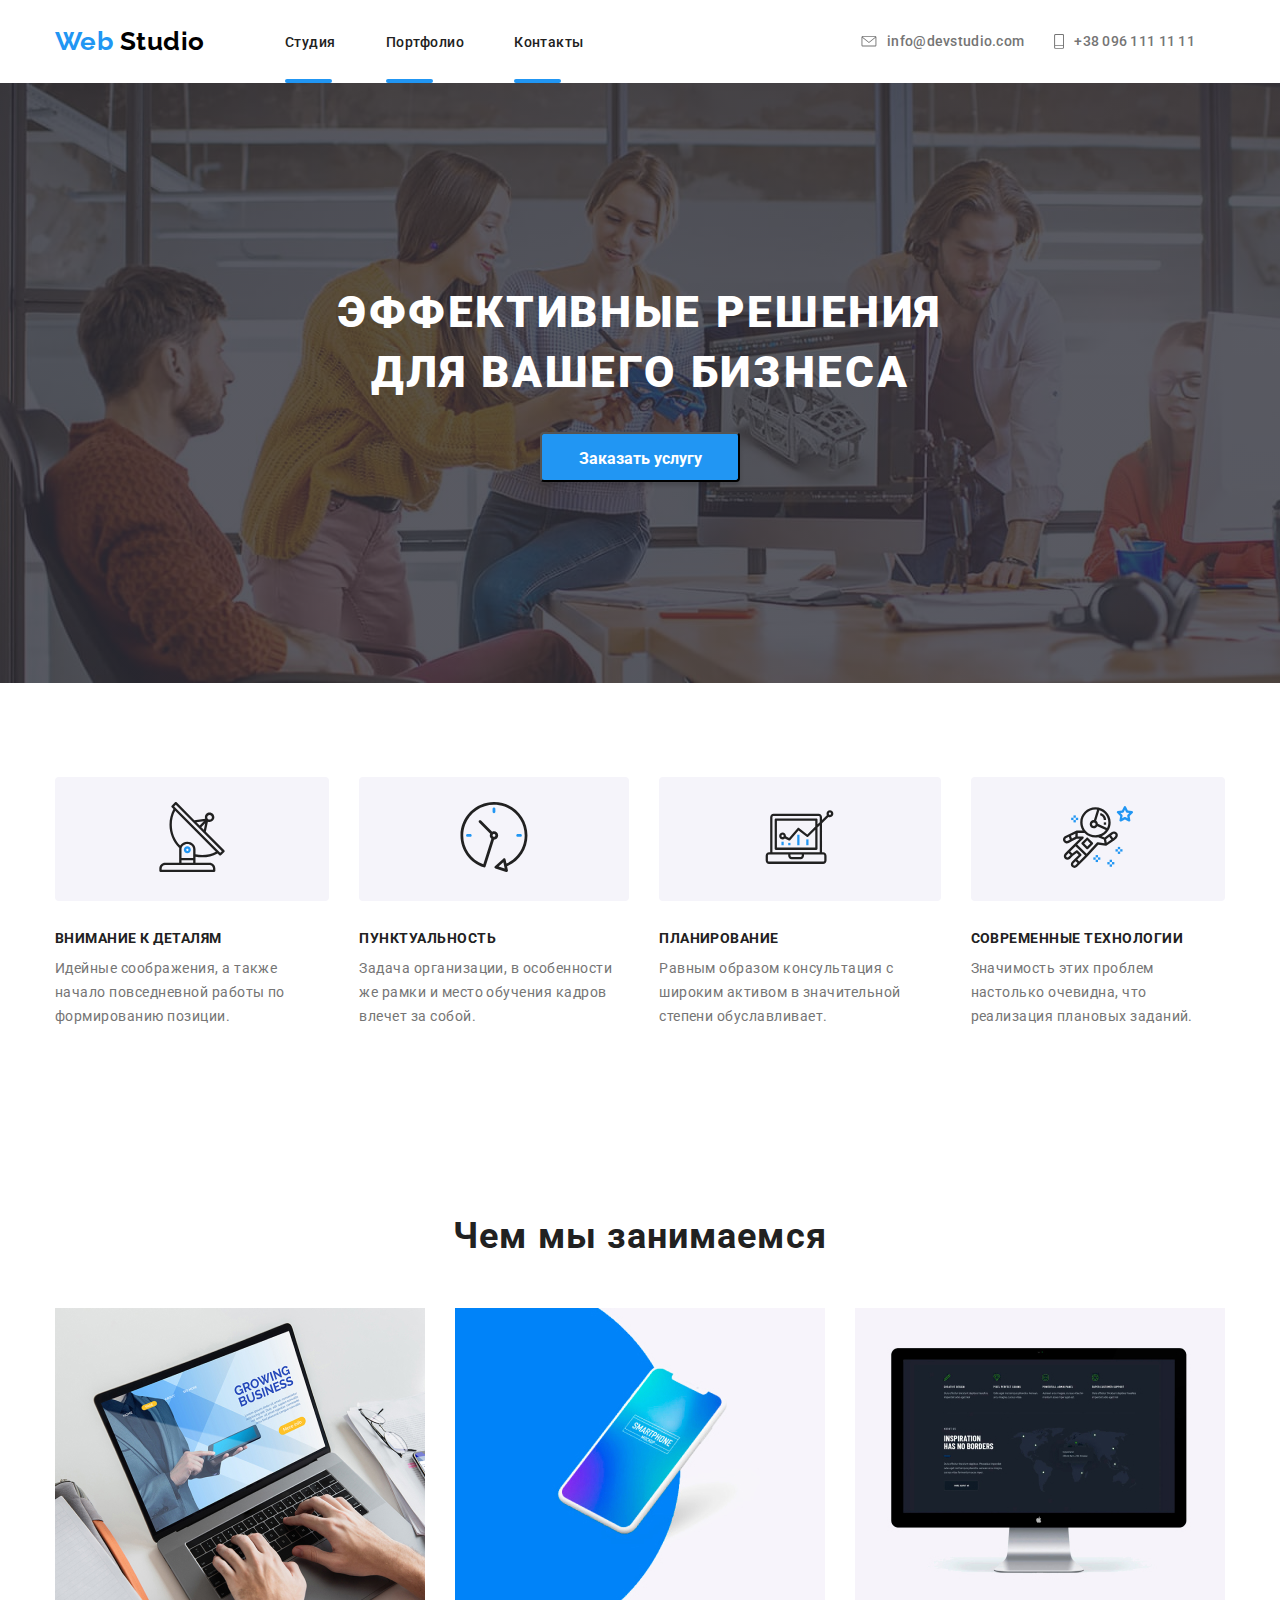
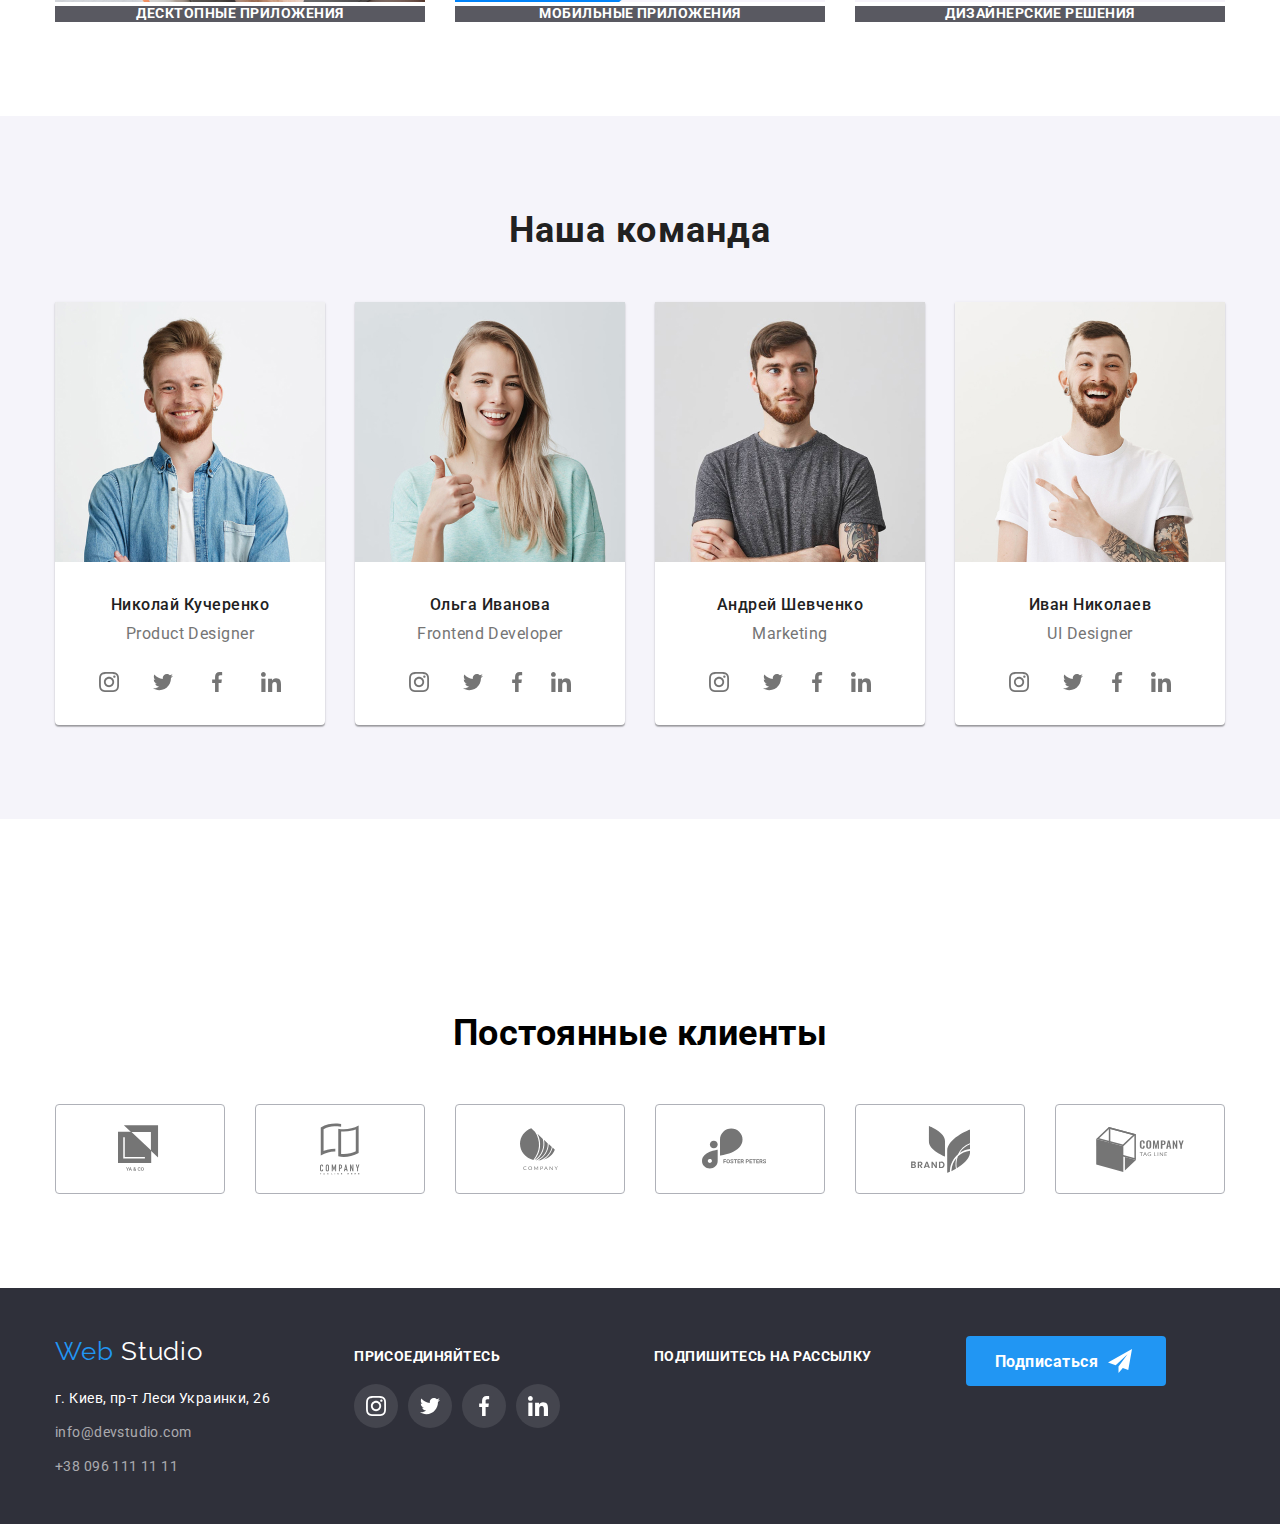
==== index.html @ 21e80f5b "Cделано подчёркивание в главной навигации" ====
<!DOCTYPE html>
<html lang="ru">

<head>
    <meta charset="UTF-8">
    <meta name="viewport" content="width=device-width, initial-scale=1.0">
    <title>WebStudio</title>
    <link rel="stylesheet" href="./CSS/normilize.css">
    <link rel="stylesheet" href="./CSS/style.css">
    <link href="https://fonts.googleapis.com/css2?family=Raleway:wght@700&family=Roboto:wght@400;500;700&display=swap"
        rel="stylesheet">
</head>

<body>

    <!--Шапка сайтa-->
    <header class="header">
        <div class="container">
            <nav class="navigation">
                <a class="logo" href="index.html" lang="en"><span class="logo-accent"> Web </span> Studio</a>
                <ul class="menu-nav-list">
                    <li class="menu-nav-list-item">
                        <a class="menu-nav-list-item-link" href="" >Студия</a></li>
                    <li class="menu-nav-list-item">
                        <a class="menu-nav-list-item-link" href="./portfolio.html" >Портфолио</a></li>
                    <li class="menu-nav-list-item">
                        <a class="menu-nav-list-item-link" href="" >Контакты</a></li>
                </ul>
            </nav>
            <div class="header-utilus">
                <ul class="auth-nav">
                    <li class="auth-nav-list-item">
                        <a class="auth-nav-link" href="mailto:info@devstudio.com">
                            <svg class="auth-nav-icon" width="16" height="11.2">
                                <use href="./images/sprite.svg#icon-envelope"> </use>
                            </svg>
                            info@devstudio.com
                        </a>
                    </li>
                    <li class="auth-nav-list-item">
                        <a class="auth-nav-link" href="tel:+380961111111">
                            <svg class="auth-nav-icon" width="10" height="14.94">
                                <use href="./images/sprite.svg#icon-smartphone"> </use>
                            </svg>
                            +38 096 111 11 11</a>
                    </li>
                </ul>
            </div>
        </div>
    </header>

    <main>
        <!-- Герой! -->
        <section class="hero">
            <div class="block-hero">
                <h1 class="hero-title"> Эффективные решения<br>
                    для вашего бизнеса</h1>
                <button type="button" class="service-btn">Заказать услугу</button>
            </div>
        </section>

        <!--Преимущества-->
        <section class="section-advantages">
            <div class="container">
                <h2 hidden>Прeимущества</h2>
                <ul class="advantages-list">
                    <li class="advantages-item">
                        <div class="advantages-picture">
                            <svg class="advantages-item-svg">
                                <use href="./images/sprite.svg#icon-antenna1">

                                </use>
                            </svg>
                        </div>
                        <h3 class="advantages-title">Внимание к деталям</h3>
                        <p class="advantages-text">
                            Идейные соображения, а также начало повседневной работы по формированию позиции.
                        </p>
                    </li>
                    <li class="advantages-item">
                        <div class="advantages-picture">
                            <svg class="advantages-item-svg">
                                <use href="./images/sprite.svg#icon-clock1">

                                </use>
                            </svg>
                        </div>
                        <h3 class="advantages-title">Пунктуальность</h3>
                        <p class="advantages-text">
                            Задача организации, в особенности же рамки и место обучения кадров влечет за собой.</p>
                    </li>
                    <li class="advantages-item">
                        <div class="advantages-picture">
                            <svg class="advantages-item-svg">
                                <use href="./images/sprite.svg#icon-diagram1">

                                </use>
                            </svg>
                        </div>
                        <h3 class="advantages-title">Планирование</h3>
                        <p class="advantages-text">Равным образом консультация с широким активом в значительной степени
                            обуславливает.</p>
                    </li>
                    <li class="advantages-item">
                        <div class="advantages-picture">
                            <svg class="advantages-item-svg">
                                <use href="./images/sprite.svg#icon-astronaut1">

                                </use>
                            </svg>
                        </div>
                        <h3 class="advantages-title">Современные технологии</h3>
                        <p class="advantages-text">Значимость этих проблем настолько очевидна, что реализация плановых
                            заданий.</p>
                    </li>
                </ul>
            </div>
        </section>
        <section class="section what-we-are-doing">
            <h2 class="section-title">Чем мы занимаемся</h2>
            <ul class="what-we-are-doing-list list">
                <li class="what-we-are-doing-picture">
                    <div class="what-we-are-doing-picture">
                        <img src="./images/box/box1.jpg" alt="ноутбук" width="370" height="294"></div>
                    <!-- <div class="background-item"> -->
                    <h3 class="section-title-item">ДЕСКТОПНЫЕ ПРИЛОЖЕНИЯ</h3>

                </li>
                <li class="what-we-are-doing-picture">
                    <img src="./images/box/box2.jpg" alt="смартофон" width="370" height="294">
                    <h3 class="section-title-item"> МОБИЛЬНЫЕ ПРИЛОЖЕНИЯ</h3>
                </li>
                <li class="what-we-are-doing-picture">
                    <img src="./images/box/box3.jpg" alt="монитор" width="370" height="294">
                    <h3 class="section-title-item">ДИЗАЙНЕРСКИЕ РЕШЕНИЯ</h3>
                </li>
            </ul>
        </section>
        <!--Команда-->
        <section class="our-team">
            <div class="container">
                <h2 class="section-title">Наша команда</h2>
                <ul class="our-team-list list">
                    <li class="our-team-item">
                        <div class="our-team-picture">
                            <img src="./images/team/img1.jpg" alt="Кучеренко" width="270" height="260"></div>
                        <h3 class="title-team-name">Николай Кучеренко</h3>
                        <p class="title-team-item" lang="en">Product Designer</p>
                        <ul class="team-social-list list">
                            <li class="team-social-item">
                                <a class="team-social-link link" href="" aria-label="Ссылка на инстаграм">
                                    <svg class="team-social-link-picture">
                                        <use href="./images/sprite.svg#icon-instagram1">
                                        </use>
                                    </svg>
                                </a>
                            </li>
                            <li class="team-social-item">
                                <a class="team-social-link link" href="" aria-label="Ссылка на твиттер">
                                    <svg class="team-social-link-picture">
                                        <use href="./images/sprite.svg#icon-twitter1">
                                        </use>
                                    </svg>
                                </a>
                            </li>
                            <li class="team-social-item">
                                <a class="team-social-link link" href="" aria-label="Ссылка на фейсбук">
                                    <svg class="team-social-link-picture">
                                        <use href="./images/sprite.svg#icon-facebook1">
                                        </use>
                                    </svg>
                                </a>
                            </li>
                            <li class="team-social-item">
                                <a class="team-social-link link" href="" aria-label="Ссылка на линкедин">
                                    <svg class="team-social-link-picture">
                                        <use href="./images/sprite.svg#icon-linkedin1">
                                        </use>
                                    </svg>
                                </a>
                            </li>
                        </ul>
                    </li>
                    <li class="our-team-item">
                        <div class="our-team-picture">
                            <img src="./images/team/img2.jpg" alt="Иванова" width="270" height="260"></div>
                        <h3 class="title-team-name">Ольга Иванова</h3>
                        <p class="title-team-item" lang="en">Frontend Developer</p>
                        <ul class="team-social-list list">
                            <li class="team-social-item">
                                <a class="team-social-link link" href="" aria-label="Ссылка на инстаграм">
                                    <svg class="team-social-link-picture">
                                        <use href="./images/sprite.svg#icon-instagram1">
                                        </use>
                                    </svg>
                                </a>
                            </li>
                            <li class="social-links-item">
                                <a class="team-social-link link" href="" aria-label="Ссылка на твиттер">
                                    <svg class="team-social-link-picture">
                                        <use href="./images/sprite.svg#icon-twitter1">
                                        </use>
                                    </svg>
                                </a>
                            </li>
                            <li class="social-links-item">
                                <a class="team-social-link link" href="" aria-label="Ссылка на фейсбук">
                                    <svg class="team-social-link-picture">
                                        <use href="./images/sprite.svg#icon-facebook1">
                                        </use>
                                    </svg>
                                </a>
                            </li>
                            <li class="social-links-item">
                                <a class="team-social-link link" href="" aria-label="Ссылка на линкедин">
                                    <svg class="team-social-link-picture">
                                        <use href="./images/sprite.svg#icon-linkedin1">
                                        </use>
                                    </svg>
                                </a>
                            </li>
                        </ul>
                    </li>
                    <li class="our-team-item">
                        <div class="our-team-picture">
                            <img src="./images/team/img3.jpg" alt="Шевченко" width="270" height="260"></div>
                        <h3 class="title-team-name">Андрей Шевченко</h3>
                        <p class="title-team-item" lang="en">Marketing</p>
                        <ul class="team-social-list list">
                            <li class="team-social-item">
                                <a class="team-social-link link" href="" aria-label="Ссылка на инстаграм">
                                    <svg class="team-social-link-picture">
                                        <use href="./images/sprite.svg#icon-instagram1">
                                        </use>
                                    </svg>
                                </a>
                            </li>
                            <li class="social-links-item">
                                <a class="team-social-link link" href="" aria-label="Ссылка на твиттер">
                                    <svg class="team-social-link-picture">
                                        <use href="./images/sprite.svg#icon-twitter1">
                                        </use>
                                    </svg>
                                </a>
                            </li>
                            <li class="social-links-item">
                                <a class="team-social-link link" href="" aria-label="Ссылка на фейсбук">
                                    <svg class="team-social-link-picture">
                                        <use href="./images/sprite.svg#icon-facebook1">
                                        </use>
                                    </svg>
                                </a>
                            </li>
                            <li class="social-links-item">
                                <a class="team-social-link link" href="" aria-label="Ссылка на линкедин">
                                    <svg class="team-social-link-picture">
                                        <use href="./images/sprite.svg#icon-linkedin1">
                                        </use>
                                    </svg>
                                </a>
                            </li>
                        </ul>
                    </li>
                    <li class="our-team-item">
                        <div class="our-team-picture">
                            <img src="./images/team/img4.jpg" alt="Николаев" width="270" height="260"></div>
                        <h3 class="title-team-name">Иван Николаев</h3>
                        <p class="title-team-item" lang="en">UI Designer</p>
                        <ul class="team-social-list list">
                            <li class="team-social-item">
                                <a class="team-social-link link" href="" aria-label="Ссылка на инстаграм">
                                    <svg class="team-social-link-picture">
                                        <use href="./images/sprite.svg#icon-instagram1">
                                        </use>
                                    </svg>
                                </a>
                            </li>
                            <li class="social-links-item">
                                <a class="team-social-link link" href="" aria-label="Ссылка на твиттер">
                                    <svg class="team-social-link-picture">
                                        <use href="./images/sprite.svg#icon-twitter1">
                                        </use>
                                    </svg>
                                </a>
                            </li>
                            <li class="social-links-item">
                                <a class="team-social-link link" href="" aria-label="Ссылка на фейсбук">
                                    <svg class="team-social-link-picture">
                                        <use href="./images/sprite.svg#icon-facebook1">
                                        </use>
                                    </svg>
                                </a>
                            </li>
                            <li class="social-links-item">
                                <a class="team-social-link link" href="" aria-label="Ссылка на линкедин">
                                    <svg class="team-social-link-picture">
                                        <use href="./images/sprite.svg#icon-linkedin1">
                                        </use>
                                    </svg>
                                </a>
                            </li>
                        </ul>
                </ul>
            </div>
        </section>
        <!--Клиенты-->
        <section class="clients">
            <div class="container">
                <h2 class="clients-title title">Постоянные клиенты</h2>
                <ul class="clients-list list">
                    <li class="clients-item">
                        <a class="clients-item-link link" href="">
                            <svg class="clients-item-svg1" >
                                <use href="./images/sprite.svg#icon-logo1">
                                </use>
                            </svg>
                        </a>
                    </li>
                    <li class="clients-item">
                        <a class="clients-item-link link" href="">
                            <svg class="clients-item-svg2">
                                <use href="./images/sprite.svg#icon-logo2">
                                </use>
                            </svg>
                        </a>
                    </li>
                    <li class="clients-item">
                        <a class="clients-item-link link" href="">
                            <svg class="clients-item-svg3">
                                <use href="./images/sprite.svg#icon-logo3">
                                </use>
                            </svg>
                        </a>
                    </li>
                    <li class="clients-item">
                        <a class="clients-item-link link" href="">
                            <svg class="clients-item-svg4">
                                <use href="./images/sprite.svg#icon-logo4">
                                </use>
                            </svg>
                        </a>
                    </li>
                    <li class="clients-item">
                        <a class="clients-item-link link" href="">
                            <svg class="clients-item-svg5">
                                <use href="./images/sprite.svg#icon-logo5">
                                </use>
                            </svg>
                        </a>
                    </li>
                    <li class="clients-item">
                        <a class="clients-item-link link" href="">
                            <svg class="clients-item-svg6">
                                <use href="./images/sprite.svg#icon-logo6">
                                </use>
                            </svg>
                        </a>
                    </li>
                </ul>
            </div>
        </section>
    </main>

    <!-- Футер -->
    <footer class="footer">
        <div class="page-footer">
            <div class="container">
                <div class="address">
                    <div class="logo-footer-address">
                        <a class="logo-footer" href="index.html" lang="en">
                            <span class="logo-accent"> Web </span> <span class="logo-footer"></span>Studio</a> </div>

                    <address class="address-footer">
                        <ul class="contacts-list">
                            <li class="adress-footer-item"><a class="contacts-text"
                                    href="https://goo.gl/maps/NEmziegQe75sra5r5">г. Киев, пр-т Леси Украинки, 26</a>
                            </li>
                            <li><a class="contacts-list-item" href="mailto:info@devstudio.com">info@devstudio.com</a>
                            </li>
                            <li><a class="contacts-list-item" href="tel:+380961111111">+38 096 111 11 11</a></li>
                        </ul>
                    </address>
                </div>

                <div class="footer-center">

                    <b class="footer-center-title">ПРИСОЕДИНЯЙТЕСЬ</b>
                    <ul class="footer-center-list list">
                        <li class="footer-center-item">
                            <a class="footer-center-social-link link" href="" aria-label="Ссылка на инстаграм">
                                <svg class="footer-center-social-link-picture">
                                    <use href="./images/sprite.svg#icon-instagram1">
                                    </use>
                                </svg>
                            </a>
                        </li>
                        <li class="footer-center-item">
                            <a class="footer-center-social-link link" href="" aria-label="Ссылка на твиттер">
                                <svg class="footer-center-social-link-picture">
                                    <use href="./images/sprite.svg#icon-twitter1">
                                    </use>
                                </svg>
                            </a>
                        </li>
                        <li class="footer-center-item">
                            <a class="footer-center-social-link link" href="" aria-label="Ссылка на фейсбук">
                                <svg class="footer-center-social-link-picture">
                                    <use href="./images/sprite.svg#icon-facebook1">
                                    </use>
                                </svg>
                            </a>
                        </li>
                        <li class="footer-center-item">
                            <a class="footer-center-social-link link" href="" aria-label="Ссылка на линкедин">
                                <svg class="footer-center-social-link-picture">
                                    <use href="./images/sprite.svg#icon-linkedin1">
                                    </use>
                                </svg>
                            </a>
                        </li>
                    </ul>
                </div>
                <div class="subscribe">
                    <b class="footer-center-title">ПОДПИШИТЕСЬ НА РАССЫЛКУ</b>
                </div>
                <div>
                    <a class="button-footer">
                                        Подписаться
                        <svg width="24" height="24" class="icon-send-svg">
                            <use href="./images/sprite.svg#icon-iconsend">
                            </use>
                        </svg>
                    </a>
                </div>
            </div>
        </div>
    </footer>
</body>

</html>
---- CSS/normilize.css ----
/*! normalize.css v8.0.1 | MIT License | github.com/necolas/normalize.css */

/* Document
   ========================================================================== */

/**
 * 1. Correct the line height in all browsers.
 * 2. Prevent adjustments of font size after orientation changes in iOS.
 */

 html {
    line-height: 1.15; /* 1 */
    -webkit-text-size-adjust: 100%; /* 2 */
  }
  
  /* Sections
     ========================================================================== */
  
  /**
   * Remove the margin in all browsers.
   */
  
  body {
    margin: 0;
  }
  
  /**
   * Render the `main` element consistently in IE.
   */
  
  main {
    display: block;
  }
  
  /**
   * Correct the font size and margin on `h1` elements within `section` and
   * `article` contexts in Chrome, Firefox, and Safari.
   */
  
  h1 {
    font-size: 2em;
    margin: 0.67em 0;
  }
  
  /* Grouping content
     ========================================================================== */
  
  /**
   * 1. Add the correct box sizing in Firefox.
   * 2. Show the overflow in Edge and IE.
   */
  
  hr {
    box-sizing: content-box; /* 1 */
    height: 0; /* 1 */
    overflow: visible; /* 2 */
  }
  
  /**
   * 1. Correct the inheritance and scaling of font size in all browsers.
   * 2. Correct the odd `em` font sizing in all browsers.
   */
  
  pre {
    font-family: monospace, monospace; /* 1 */
    font-size: 1em; /* 2 */
  }
  
  /* Text-level semantics
     ========================================================================== */
  
  /**
   * Remove the gray background on active links in IE 10.
   */
  
  a {
    background-color: transparent;
  }
  
  /**
   * 1. Remove the bottom border in Chrome 57-
   * 2. Add the correct text decoration in Chrome, Edge, IE, Opera, and Safari.
   */
  
  abbr[title] {
    border-bottom: none; /* 1 */
    text-decoration: underline; /* 2 */
    text-decoration: underline dotted; /* 2 */
  }
  
  /**
   * Add the correct font weight in Chrome, Edge, and Safari.
   */
  
  b,
  strong {
    font-weight: bolder;
  }
  
  /**
   * 1. Correct the inheritance and scaling of font size in all browsers.
   * 2. Correct the odd `em` font sizing in all browsers.
   */
  
  code,
  kbd,
  samp {
    font-family: monospace, monospace; /* 1 */
    font-size: 1em; /* 2 */
  }
  
  /**
   * Add the correct font size in all browsers.
   */
  
  small {
    font-size: 80%;
  }
  
  /**
   * Prevent `sub` and `sup` elements from affecting the line height in
   * all browsers.
   */
  
  sub,
  sup {
    font-size: 75%;
    line-height: 0;
    position: relative;
    vertical-align: baseline;
  }
  
  sub {
    bottom: -0.25em;
  }
  
  sup {
    top: -0.5em;
  }
  
  /* Embedded content
     ========================================================================== */
  
  /**
   * Remove the border on images inside links in IE 10.
   */
  
  img {
    border-style: none;
  }
  
  /* Forms
     ========================================================================== */
  
  /**
   * 1. Change the font styles in all browsers.
   * 2. Remove the margin in Firefox and Safari.
   */
  
  button,
  input,
  optgroup,
  select,
  textarea {
    font-family: inherit; /* 1 */
    font-size: 100%; /* 1 */
    line-height: 1.15; /* 1 */
    margin: 0; /* 2 */
  }
  
  /**
   * Show the overflow in IE.
   * 1. Show the overflow in Edge.
   */
  
  button,
  input { /* 1 */
    overflow: visible;
  }
  
  /**
   * Remove the inheritance of text transform in Edge, Firefox, and IE.
   * 1. Remove the inheritance of text transform in Firefox.
   */
  
  button,
  select { /* 1 */
    text-transform: none;
  }
  
  /**
   * Correct the inability to style clickable types in iOS and Safari.
   */
  
  button,
  [type="button"],
  [type="reset"],
  [type="submit"] {
    -webkit-appearance: button;
  }
  
  /**
   * Remove the inner border and padding in Firefox.
   */
  
  button::-moz-focus-inner,
  [type="button"]::-moz-focus-inner,
  [type="reset"]::-moz-focus-inner,
  [type="submit"]::-moz-focus-inner {
    border-style: none;
    padding: 0;
  }
  
  /**
   * Restore the focus styles unset by the previous rule.
   */
  
  button:-moz-focusring,
  [type="button"]:-moz-focusring,
  [type="reset"]:-moz-focusring,
  [type="submit"]:-moz-focusring {
    outline: 1px dotted ButtonText;
  }
  
  /**
   * Correct the padding in Firefox.
   */
  
  fieldset {
    padding: 0.35em 0.75em 0.625em;
  }
  
  /**
   * 1. Correct the text wrapping in Edge and IE.
   * 2. Correct the color inheritance from `fieldset` elements in IE.
   * 3. Remove the padding so developers are not caught out when they zero out
   *    `fieldset` elements in all browsers.
   */
  
  legend {
    box-sizing: border-box; /* 1 */
    color: inherit; /* 2 */
    display: table; /* 1 */
    max-width: 100%; /* 1 */
    padding: 0; /* 3 */
    white-space: normal; /* 1 */
  }
  
  /**
   * Add the correct vertical alignment in Chrome, Firefox, and Opera.
   */
  
  progress {
    vertical-align: baseline;
  }
  
  /**
   * Remove the default vertical scrollbar in IE 10+.
   */
  
  textarea {
    overflow: auto;
  }
  
  /**
   * 1. Add the correct box sizing in IE 10.
   * 2. Remove the padding in IE 10.
   */
  
  [type="checkbox"],
  [type="radio"] {
    box-sizing: border-box; /* 1 */
    padding: 0; /* 2 */
  }
  
  /**
   * Correct the cursor style of increment and decrement buttons in Chrome.
   */
  
  [type="number"]::-webkit-inner-spin-button,
  [type="number"]::-webkit-outer-spin-button {
    height: auto;
  }
  
  /**
   * 1. Correct the odd appearance in Chrome and Safari.
   * 2. Correct the outline style in Safari.
   */
  
  [type="search"] {
    -webkit-appearance: textfield; /* 1 */
    outline-offset: -2px; /* 2 */
  }
  
  /**
   * Remove the inner padding in Chrome and Safari on macOS.
   */
  
  [type="search"]::-webkit-search-decoration {
    -webkit-appearance: none;
  }
  
  /**
   * 1. Correct the inability to style clickable types in iOS and Safari.
   * 2. Change font properties to `inherit` in Safari.
   */
  
  ::-webkit-file-upload-button {
    -webkit-appearance: button; /* 1 */
    font: inherit; /* 2 */
  }
  
  /* Interactive
     ========================================================================== */
  
  /*
   * Add the correct display in Edge, IE 10+, and Firefox.
   */
  
  details {
    display: block;
  }
  
  /*
   * Add the correct display in all browsers.
   */
  
  summary {
    display: list-item;
  }
  
  /* Misc
     ========================================================================== */
  
  /**
   * Add the correct display in IE 10+.
   */
  
  template {
    display: none;
  }
  
  /**
   * Add the correct display in IE 10.
   */
  
  [hidden] {
    display: none;
  }
---- CSS/style.css ----
html {
    box-sizing: border-box;
  }
  
  
  *,
  *::before,
  *::after {
    box-sizing: inherit;
    }
    *{
        margin: 0;
        padding: 0;
    }

   .list{
        padding: 0px;
        margin: 0px;
        list-style: none;
    }
    .link {
        text-decoration: none;
        font-style: normal;
    }

    :root {
        --main-font: "Roboto", sans-serif;
        --primary-text-color:#757575;
        --primary-title-color:#212121;
        --accent-color:#2196F3;
        --primary-white-color: #ffffff;
        --main-black-color:#000000
        --secondary-white-color: #F5F4FA;
        --footer-background-color: #2F303A;
        --footer-link-color:rgba(255, 255, 255, 0.1);
    }
    
   
    body {
        background-color: var(--primary-white-color);
        color: #000000;
        font-family: "Roboto",sans-serif; 
        font-size: 16px;
        line-height: 1.19;
        letter-spacing: 0.03em;
    }

    /* img{ 
        display: block;
        max-width: 100px;
        height: auto;
    } */

    a {
        text-decoration: none;  
    }

    .container {
        width:1200px;
        padding-left: 15px;
        padding-right: 15px;
        margin-left: auto;
        margin-right: auto;
    }

    /* HEADER */
    /* .header{
        padding-top: 32px;
        padding-bottom: 32px;
    } */

    .header .container {
        display: flex;
        align-items: center;
        justify-content: space-between;
    }

    .header-utilus {
        display: flex;
    }

    .auth-nav {
        display: flex;  
    }

    .navigation {
        display: flex;
        align-items: center;
    }

    .logo {
        margin-right: 80px;
    }

    .menu-nav-list {
        display: flex;
      
    }

    .menu-nav-list-item{
        padding-top: 32px;
        padding-bottom: 32px;
    }

     .menu-nav-list-item-link::after{
        display: block;
        content: "";
        width: 47px;
        height: 4px;
        background:var(--accent-color);
        border-radius: 2px;
        margin-top: 28px;
        position: absolute;
      
     } 

    .menu-nav-list-item:not(:last-child) {
        margin-right: 50px;
    }

    ul {
        list-style-type: none;
        margin: 0;
    }

    .logo {
        color: #000000 ;
        font-family: "Raleway", sans-serif;
        font-weight: bold;
        font-size: 26px;
        line-height: 1.19;
        
    }
    .logo:hover{
        color: var(--accent-color);
    }
    .logo-accent{
        color: var(--accent-color);
    }

    .menu-nav-list .menu-nav-list-item-link {
        color: var(--primary-title-color);
        font-weight: 500;
        font-size: 14px;
        line-height: 1.2;
       
    }

    .menu-nav-list .menu-nav-list-item-link:hover {
        color: var(--accent-color);
    }

    .auth-nav-link:hover, .auth-nav-link:focus {
        color: var(--accent-color);
    }
    .auth-nav-icon:hover, .auth-nav-icon:focus{
        color: var(--accent-color);
    } 
     /* .auth-nav-link:hover .auth-nav-icon, {
        color: var(--accent-color)}

       .auth-nav-link:focus .auth-nav-icon {
           color: var(--accent-color)}  */

    /* .auth-nav-list-item:hover{
        color: var(--accent-color);
    }
     */
    .auth-nav-link{
        padding-top: 32px;
        padding-bottom: 32px;
        fill: var(--primary-text-color);
        color: var(--primary-text-color);
        font-weight: 500;
        font-size: 14px;
        line-height: 1.2;
        letter-spacing: 0.02em;
        display: flex;
        align-items: center;
        margin-right: 30px;
    } 
    .auth-nav-icon{
        margin-right: 10px;
    }

    /* .auth-nav-icon:hover,
    .auth-nav-icon:focus {
        fill: var(--accent-color);
    }  */

    /* Hero */
    h1 { 
        margin-top: 0;

    }

    .hero-title {
        color: var(--primary-white-color) ;
        /* background: rgba(47, 48, 58, 0.8);  */
        font-weight: 900;
        font-size: 44px;
        line-height: 1.36;
        letter-spacing: 0.06em;
        text-transform: uppercase;
        text-align: center;
        padding-top: 200px; 
    }

    .block-hero{
        height: 600px;
        text-align: center;
        background-image: linear-gradient(
        to bottom,
        rgba(47, 48, 58, 0.8),
        rgba(47, 48, 58, 0.8)
        ),
        url("../images/Headerimg.jpg");
    }

    .button{ 
        color: var(--primary-title-color);
        font-weight: 500;
        font-size: 16px;
        line-height: 1.62px;
        align-items: center;
        text-align: center;
        letter-spacing: 0.06em;
        padding-bottom: 200px;
    }

    .service-btn{
        width: 200px;
        height: 50px;
        display:block;
        margin: auto;
        color: var(--primary-white-color);
        background-color: var(--accent-color);
        box-shadow: 0px 4px 4px rgba(0, 0, 0, 0.15);
        font-weight: bold;
        font-size: 16px;
        line-height: 1.87;
        align-items: center;
        border-radius: 4px;
        text-align: center;
        padding: 10px 32px;
    }
    
        
    /* Section */
    .section-title{
        font-size: 36px;
        line-height: 1.16;
        text-align: center;
        letter-spacing: 0.03em;
        color: #212121;
        text-align: center;
        padding-top: 94px;
    }

    /* Advantages */
    .advantages-list{
        display: flex;
        padding-top: 94px;
        padding-bottom: 94px;
    }
    .advantages-list .item{
        width: 270px;
    }
    .advantages-item:not(:last-child){
    margin-right: 30px;
    }

    .advantages-item-svg{
        width: 70px;
        height: 70px;
        margin-bottom:25px;
    }

    .advantages-title{
        margin-bottom: 10px;
    }
    .advantages-list .advantages-title{
        color: var(--primary-title-color);
        font-family: Roboto;
        font-weight: bold;
        font-size: 14px;
        line-height: 1.14;
        text-transform: uppercase;

    }
    .advantages-picture{
        text-align: center;
        padding-top: 25px;
        margin-bottom: 30px;
        background: #F5F4FA;
        border-radius: 4px;
    
    }
    .advantages-list .advantages-text {
        color: var(--primary-text-color);
        font-family: Roboto;
        font-size: 14px;
        line-height: 1.7;
        
    }
    /* What-we-are-doing */
    .section-title-item{
        color: var(--primary-white-color);
        background: rgba(47, 48, 58, 0.8);
        font-weight: 700;
        font-size: 14px;
        line-height: 1.14;
        text-align: center;
       
    }

    .section-title{
        margin-bottom: 50px;
    }
    
    .what-we-are-doing .what-we-are-doing-list{
        text-align: center;
        padding: 0 15px 94px;
    }

    .what-we-are-doing-list{
        display: flex;
        justify-content: center;
       
    }

    .what-we-are-doing-picture:not(:last-child) {
        margin-right: 30px;
    }

    .what-we-are-doing-picture {
        width: 370px;
    }

    /* Our Teams */
    .our-team{
        background: #F5F4FA;
    }

    .title-team-name {
        color: var(--primary-title-color);
        font-weight: 500;
        font-size: 16px;
        line-height: 1.18;
        text-align: center;
        margin-top: 30px;
    }

    .title-team-item{
        color: var(--primary-text-color);
        font-size: 16px;
        line-height: 1.18;
        text-align: center;
        margin-top: 10px;
        margin-bottom: 16px;
    }
    .our-team-list {
        display: flex;
    }

    .our-team-item{
        width:270px;
        border-radius: 0px 0px 4px 4px;
        margin-bottom: 94px;
        background: var(--primary-white-color);
        box-shadow: 0px 2px 1px rgba(0, 0, 0, 0.2), 0px 1px 1px rgba(0, 0, 0, 0.14), 0px 1px 3px rgba(0, 0, 0, 0.12);
        border-radius: 0px 0px 4px 4px;
        padding-bottom: 21px;
    }

    .our-team-item:not(:last-child){
        margin-right: 30px;
    }



    /* Social Team */
  

    .team-social-list {
        display: flex;
        justify-content: center;
        padding-bottom: 24px;
        
    }

    .team-social-item:not(:last-child) {
        margin-right: 10px;
    }

    .team-social-link {
        width: 44px;
        height: 44px;
        border-radius: 50%;
        background-color: var(--primary-white-color);
        background-size: 22px, contain;
        background-position: center;
        background-repeat: no-repeat;
        cursor: pointer;
        display: flex;
        justify-content: center;
        align-items: center;
       
    }

    
    .team-social-link:hover, .team-social-link:focus{
        background-color:var(--accent-color);
        fill: var(--primary-white-color);
    }

    .team-social-link{
        display: flex;
        justify-content: center;
        fill: var(--primary-text-color);

    }
    .team-social-link-picture {
        width: 20px;
        height: 20px;
        color: var(--primary-text-color);
    }
 
    .link {
        text-decoration: none;
        font-style: normal;
    }


    /* Постоянные клиенты */
    
    .clients .container {
        padding-bottom: 94px;
        padding-top: 94px;
    }
    
    .container {
        padding-left: 15px;
        padding-right: 15px;
        margin-left: auto;
        margin-right: auto;
        width: 1200px;
        /* outline: 2px solid red; */
    }
    
    .clients-title {
        margin-top: 100px;
        margin-bottom: 50px;
    }

    .title {
        font-weight: 700;
        font-size: 36px;
        line-height: 1.16;
        text-align: center;
        color: var(--title-text-color);
    }

    .list {
        list-style: none;
        margin: 0;
        padding: 0;
    }

    .clients-list {
        display: flex;
        cursor: pointer;
    }

    .clients-item:not(:last-child) {
        margin-right: 30px;
    }

    /* .clients-item {
        width: 170px;
        height: 90px;
        border: 1px solid #afb1b8;
        box-sizing: border-box;
        border-radius: 4px;
        display: flex;
        justify-content: center;
        align-items: center;
        fill: var(--accent-color);
    } */

    .clients-item-link {
        width: 170px;
        height: 90px;
        box-sizing: border-box;
        border-radius: 4px;
        border: 1px solid #AFB1B8;
        box-sizing: border-box;
        border-radius: 4px;
        display: flex;
        justify-content: center;
        text-align: center;
        align-items: center;
        fill: var(--primary-text-color);
    }

    /* .clients-item:hover, .clients-item:focus {
        fill: var(--accent-color);
        border: 1px solid var(--accent-color);
    } */

    .clients-item-link:hover, .clients-item-link:focus {
        fill: var(--accent-color);
        border: 1px solid var(--accent-color);
    }

    .clients-item:not(:last-child){
        margin-right: 30px;
    }

    .clients-item-svg1 {
        width: 44.27px;
        height: 49.23px; 
        
    }
    .clients-item-svg2 {
        width: 40px;
        height: 52px;
        
    }
    .clients-item-svg3 {
        width: 41px;
        height: 42.6px;
       
    }
    .clients-item-svg4 {
        width: 76.66px;
        height: 42.02px;
       
    }
    .clients-item-svg5 {
        width: 59px;
        height: 47px;
        
    }
    .clients-item-svg6 {
        width: 88.48px;
        height: 45.44px;
     
    }
                                
  


    /* Logo footer */
    .logo-footer{
        color: var(--primary-white-color);
        font-family: "Raleway", sans-serif;
        font-size: 26px;
        line-height: 1.19;
        letter-spacing: 0.03em;
    }

    .logo-footer:hover{
        color: var(--accent-color);
    }

    .logo-footer-address{
        display: block;
        margin-bottom: 20px;
    }

    /* Address footer */
    .footer{
        background-color:var(--footer-background-color);
    }

    .page-footer .container{
        display: flex;
        padding-top: 48px;
        padding-bottom: 45px;
    }

    .address-footer {
        display: block;
        font-style: normal;
        justify-content: space-between;
        align-items: baseline;
    }

    .contacts-text {
        color: var(--primary-white-color);
        font-style: normal;
        font-size: 14px;
        line-height: 1.71;
        letter-spacing: 0.03em;
        margin-right: 84px;
        margin-top: 20px;
        align-items: baseline;
    }

    .contacts-list-item{
        display: flex;
        color: rgba(255, 255, 255, 0.6);
        font-style: normal;
        font-size: 14px;
        line-height: 1.71;
        letter-spacing: 0.03em;
        margin-top: 10px;
    }

    .contacts-list-item:hover, .contacts-list-item:focus{
        color: var(--accent-color);
    }



    
    /* Social footer */
    .footer-center {
        margin-right: 94px;
    }

    .footer-center-title {
        margin-top: 12px;
        margin-bottom: 20px;
        font-weight: 700;
        font-size: 14px;
        line-height: 16px;
        text-transform: uppercase;
        color: var(--primary-white-color);
        display: inline-block;
    }

    .footer-center-list {
        display: flex;
    }

    .footer-center-item:not(:last-child) {
        margin-right: 10px;
    }

    .footer-center-item {
        display: flex;
        justify-content: center;
        align-items: center;
    }

    .footer-center-social-link {
        display: block;
        width: 44px;
        height: 44px;
        border-radius: 50%;
        background-color: rgba(255, 255, 255, 0.1);
        background-size: 22px, contain;
        background-position: center;
        background-repeat: no-repeat;
        cursor: pointer;
        display: flex;
        justify-content: center;
        align-items: center;
        fill: var(--primary-white-color);
    }

    .footer-center-social-link-picture {
        width: 20px;
        height: 20px;
    }

    .footer-center-social-link:hover, .footer-center-social-link:focus{
        color: var(--primary-white-color);
        background-color: var(--accent-color);
    }


     
    .button-footer{ 
        display: inline-flex; 
        padding-left: 29px; 
        font-weight: bold; 
        background-color: var(--accent-color); 
        color: var(--primary-white-color); 
        text-decoration: none; 
        border-radius: 4px; 
        width: 200px; 
        height: 50px; 
        align-items: center; 
        text-align: center; 
    } 
    
    .subscribe{ 
        display: block; 
        color: var(--primary-white-color); 
        background-color:var(--footer-background-color); 
        font-size: 14px; 
        line-height: 1.14; 
        letter-spacing: 0.03em; 
        margin-right: 94px;
    } 
    
    .button-footer .icon-send-svg { 
        margin-left: 10px; 
        background-position: 50% 50%;
    } 
    




    /* Portfolio */
    .modal-btn:hover, .modal-btn:focus{
        color: var(--primary-white-color);
        background-color: var(--accent-color);
    }

    .filter-list{
        display:flex;
        justify-content: center;
        margin-top: 93px;
       
    }

    .modal-btn:hover,
    .modal-btn:focus{
        box-shadow: 1px 4px 6px rgba(0, 0, 0, 0.16), 0px 4px 4px rgba(0, 0, 0, 0.06),
        0px 1px 1px rgba(0, 0, 0, 0.12);
    }
    .filter-list-item:not(:last-child) {
        margin-right: 8px;
    }

    .modal-btn{
        padding: 6px 22px;
        border-radius: 4px;
        border: none;
        border-color: var(--button-background-color);
        font-weight: 500;
        font-size: 16px;
        cursor: pointer;
        line-height: 1.6;
        background-color: #F5F4FA;;
        margin-bottom: 50px;
    }

    .container{
        width: 1200px;
        padding-left: 15px;
        padding-right: 15px;
        margin-left: auto;
        margin-right: auto;
    }

    .works-content{ 
        padding-top: 20px; 
        padding-left: 24px; 
        padding-bottom: 20px; 
        padding-right: 24px; 
        /* border: 1px solid #eeeeee;  */
    }

    .works-list{
        display: flex;
        flex-wrap: wrap;
        /* align-items: stretch; */
        /* justify-content: space-between; */
    }
    
    .works-item{ 
        /* border: 1px solid;  */
        width: calc((100% - 30px * 2) / 3);
        margin-right: 30px;       
        margin-bottom: 30px;   
    }

    .works-item:nth-child(3n){
        margin-right: 0px;
    }

    .works-img{ 
        display: block;
        width: 370px;
        height: 294px;
    }

    .works-link {
        display: block;
        width: 370px;
        height: 404px;
        text-decoration: none;
        font-style: normal;
    }

    .works-link:hover
    .works-link:focus{
        color: var(--primary-text-color);
    }
   
    .works-item:hover,
    .works-item:focus{
        box-shadow: 1px 4px 6px rgba(0, 0, 0, 0.16), 0px 4px 4px rgba(0, 0, 0, 0.06),
        0px 1px 1px rgba(0, 0, 0, 0.12);
    }

    .text {
        font-style: normal;
        font-weight: normal;
        font-size: 16px;
        line-height: 1.87;
        letter-spacing: 0.03em;
        color: var(--primary-text-color);
        margin-bottom: 20px;
        margin-left: 24px;
    }

    .portfolio-title {
        color: var(--primary-title-color);
        font-weight: bold;
        font-size: 18px;
        line-height: 2.0;
        letter-spacing: 0.06em;
        font-style: normal;
        font-weight: bold;
        margin-left: 24px;
    }

   


/* цвета web color: #2196F3; studio #000000;*/
/* цвет основного текста #000000 */
/* эффективные решения,  цвет color: #FFFFFF; */
/* заказать услугу background: #2196F3; */
/* особенности цвет color: #212121; */
/* телефон, преимущества цвет color: #757575; */
/* заголовки цвет color: #212121; */
/* вторчный фон наша команда background: #F5F4FA; */
/* подвал цвет background: #2F303A; */
/* Roboto 400 500 700  Raleway 700*/
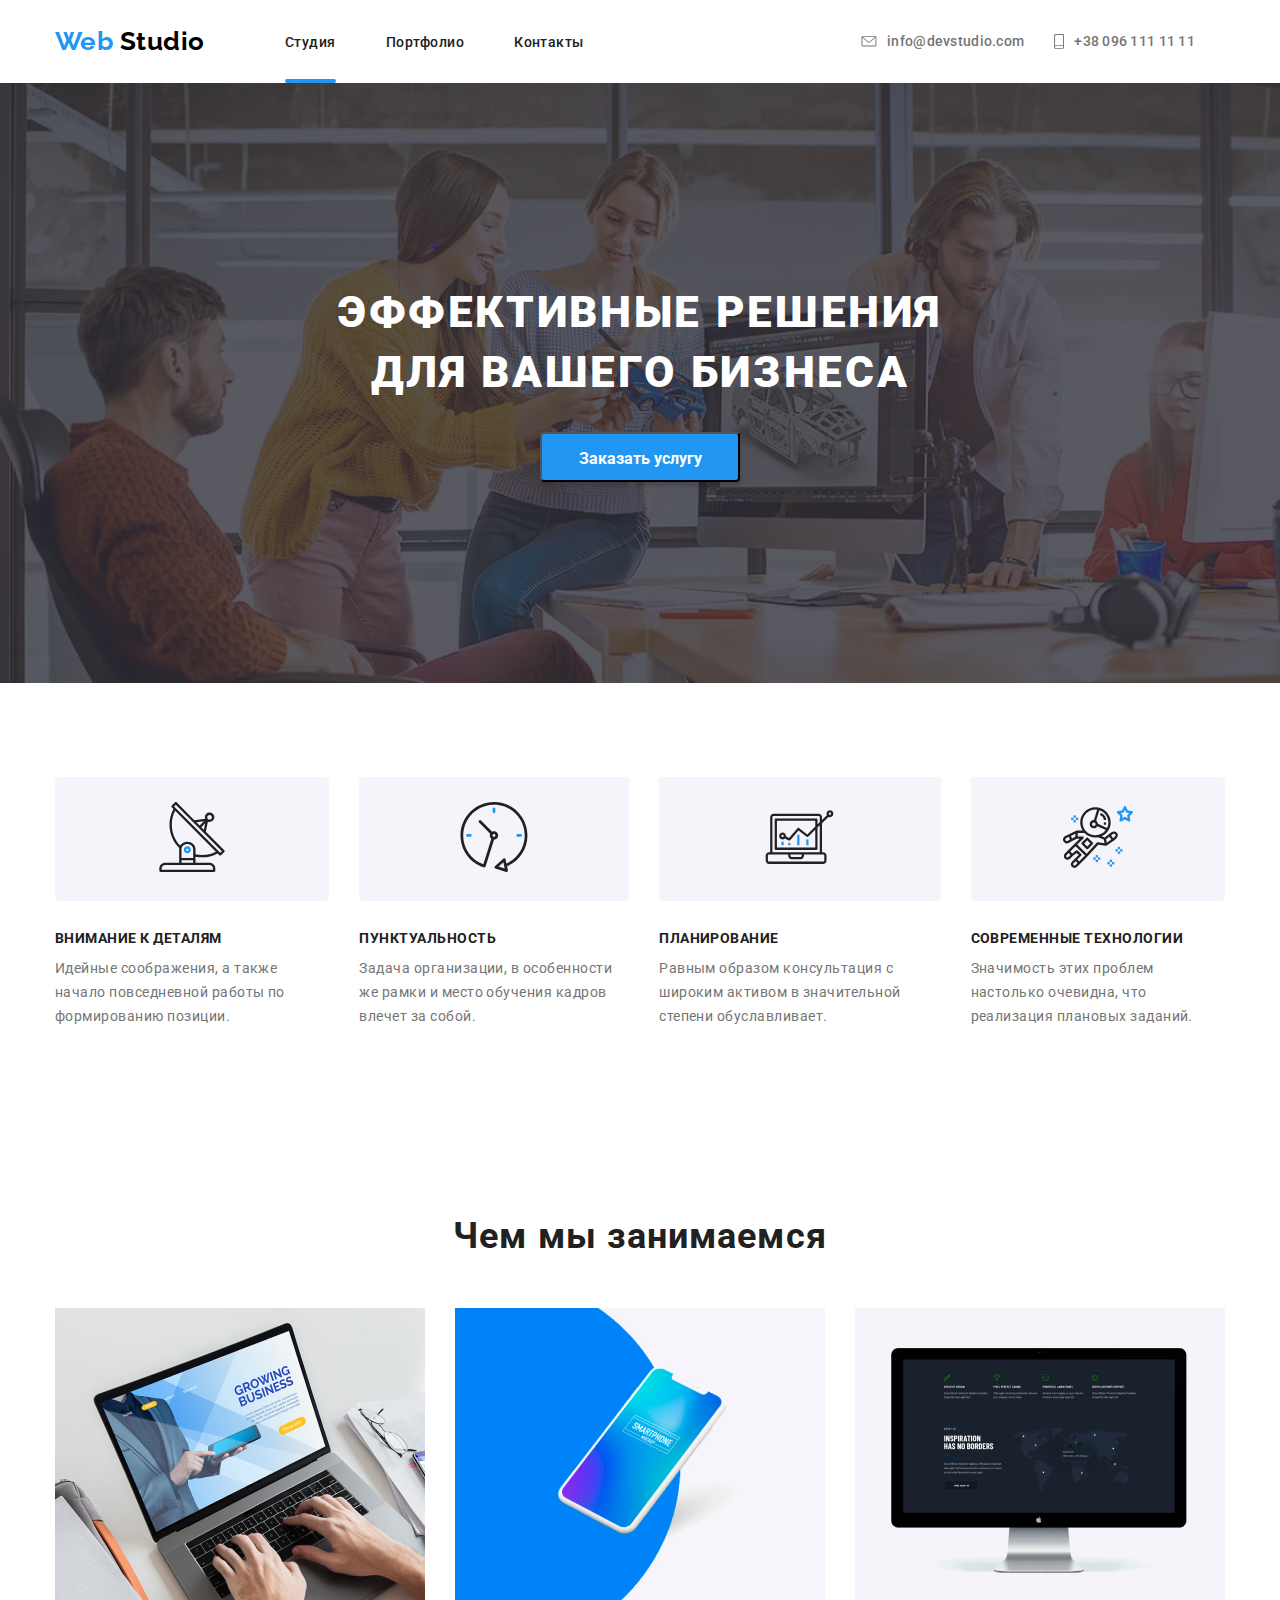
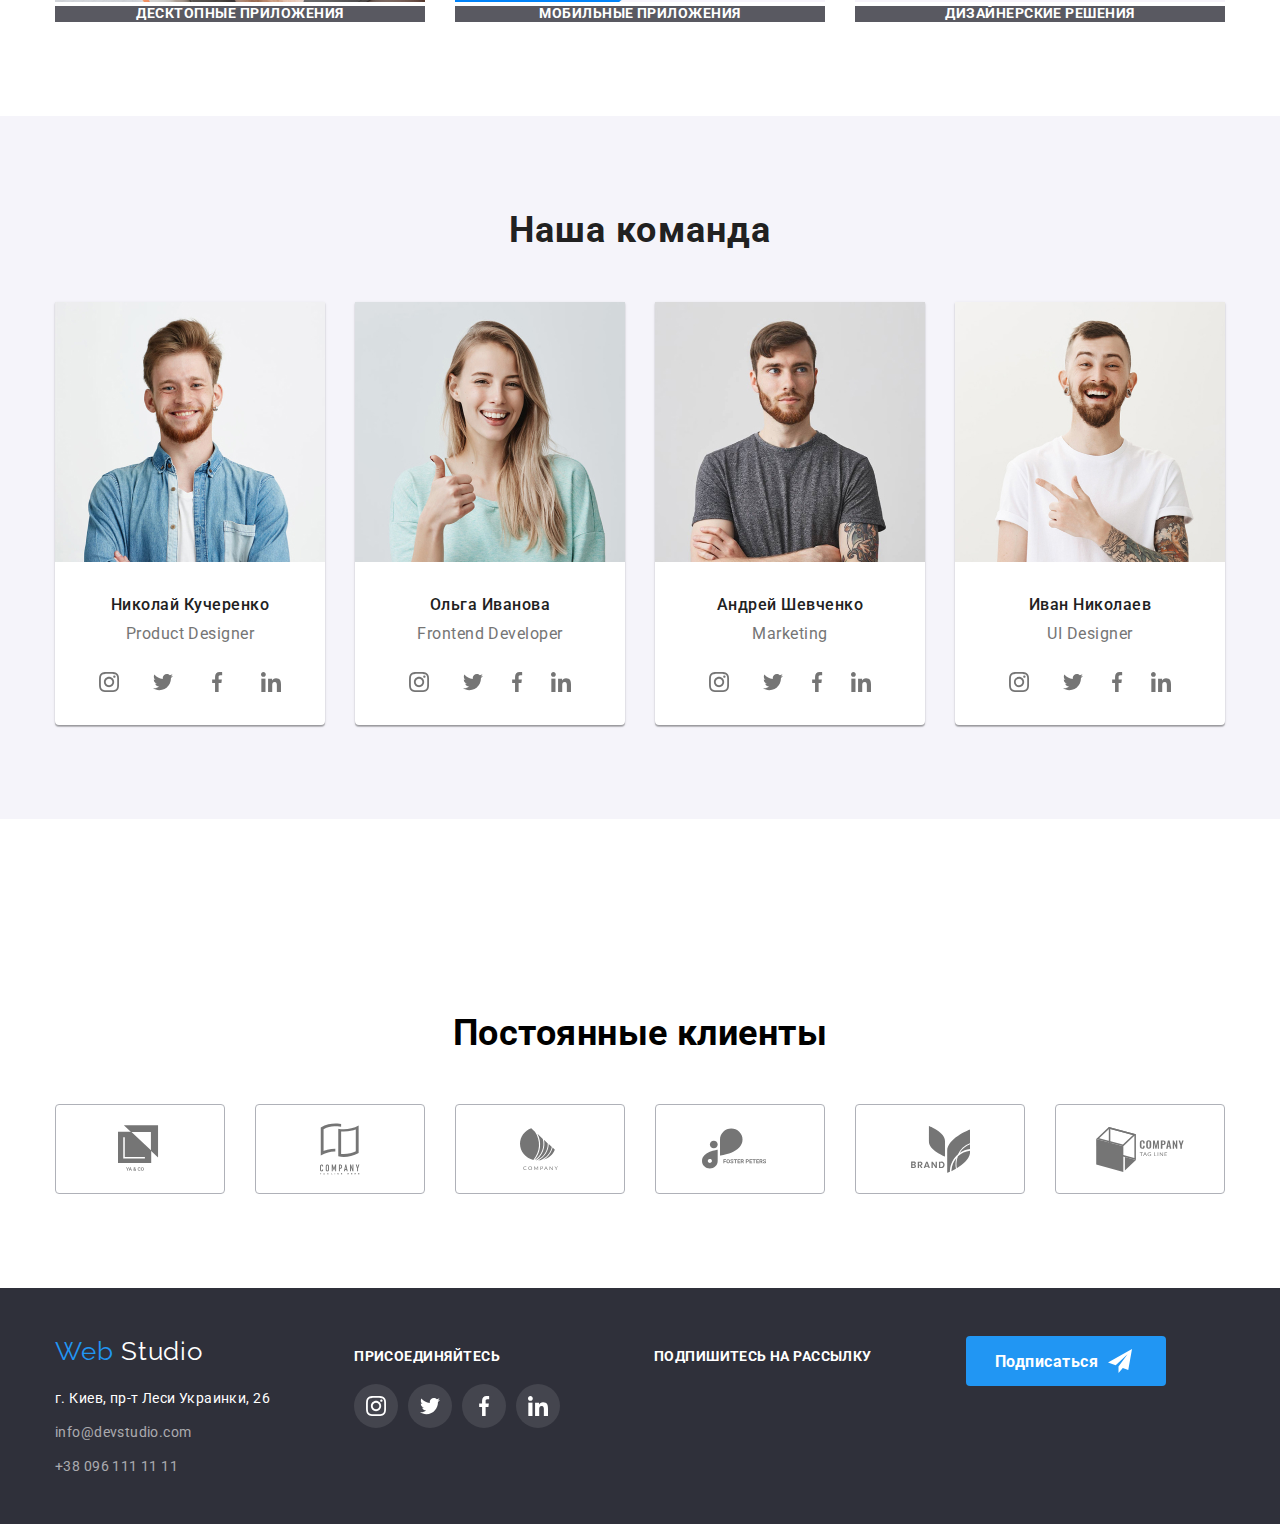
==== commit c3960084: "Added transition on modal-btn" ====
--- a/index.html
+++ b/index.html
@@ -20,7 +20,7 @@
                 <a class="logo" href="index.html" lang="en"><span class="logo-accent"> Web </span> Studio</a>
                 <ul class="menu-nav-list">
                     <li class="menu-nav-list-item">
-                        <a class="menu-nav-list-item-link" href="" >Студия</a></li>
+                        <a class="menu-nav-list-item-link current" href="./index.html ">Студия</a></li>
                     <li class="menu-nav-list-item">
                         <a class="menu-nav-list-item-link" href="./portfolio.html" >Портфолио</a></li>
                     <li class="menu-nav-list-item">
--- a/CSS/style.css
+++ b/CSS/style.css
@@ -101,11 +101,17 @@
         padding-top: 32px;
         padding-bottom: 32px;
     }
-
-     .menu-nav-list-item-link::after{
+    .menu-nav-list-item-link {
+        color: var(--primary-title-color);
+        font-weight: 500;
+        font-size: 14px;
+        line-height: 1.2;
+       position: relative;
+    }
+     .menu-nav-list-item-link.current::after{
+        content: "";
         display: block;
-        content: "";
-        width: 47px;
+        width: 100%;
         height: 4px;
         background:var(--accent-color);
         border-radius: 2px;
@@ -138,13 +144,7 @@
         color: var(--accent-color);
     }
 
-    .menu-nav-list .menu-nav-list-item-link {
-        color: var(--primary-title-color);
-        font-weight: 500;
-        font-size: 14px;
-        line-height: 1.2;
-       
-    }
+    
 
     .menu-nav-list .menu-nav-list-item-link:hover {
         color: var(--accent-color);
@@ -156,16 +156,7 @@
     .auth-nav-icon:hover, .auth-nav-icon:focus{
         color: var(--accent-color);
     } 
-     /* .auth-nav-link:hover .auth-nav-icon, {
-        color: var(--accent-color)}
-
-       .auth-nav-link:focus .auth-nav-icon {
-           color: var(--accent-color)}  */
-
-    /* .auth-nav-list-item:hover{
-        color: var(--accent-color);
-    }
-     */
+     
     .auth-nav-link{
         padding-top: 32px;
         padding-bottom: 32px;
@@ -245,6 +236,8 @@
         padding: 10px 32px;
     }
     
+
+
         
     /* Section */
     .section-title{
@@ -707,27 +700,6 @@
 
 
     /* Portfolio */
-    .modal-btn:hover, .modal-btn:focus{
-        color: var(--primary-white-color);
-        background-color: var(--accent-color);
-    }
-
-    .filter-list{
-        display:flex;
-        justify-content: center;
-        margin-top: 93px;
-       
-    }
-
-    .modal-btn:hover,
-    .modal-btn:focus{
-        box-shadow: 1px 4px 6px rgba(0, 0, 0, 0.16), 0px 4px 4px rgba(0, 0, 0, 0.06),
-        0px 1px 1px rgba(0, 0, 0, 0.12);
-    }
-    .filter-list-item:not(:last-child) {
-        margin-right: 8px;
-    }
-
     .modal-btn{
         padding: 6px 22px;
         border-radius: 4px;
@@ -739,7 +711,36 @@
         line-height: 1.6;
         background-color: #F5F4FA;;
         margin-bottom: 50px;
-    }
+
+        transition-property: background-color;
+        transition-delay:250ms ;
+        transition-timing-function:cubic-bezier(0.4, 0, 0.2, 1);
+    }
+
+    .modal-btn:hover, .modal-btn:focus{
+        color: var(--primary-white-color);
+        background-color: var(--accent-color);
+        box-shadow: 1px 4px 6px rgba(0, 0, 0, 0.16), 0px 4px 4px rgba(0, 0, 0, 0.06),
+        0px 1px 1px rgba(0, 0, 0, 0.12);
+    }
+
+    .filter-list{
+        display:flex;
+        justify-content: center;
+        margin-top: 93px;
+       
+    }
+
+    /* .modal-btn:hover,
+    .modal-btn:focus{
+        
+    } */
+
+    .filter-list-item:not(:last-child) {
+        margin-right: 8px;
+    }
+
+   
 
     .container{
         width: 1200px;
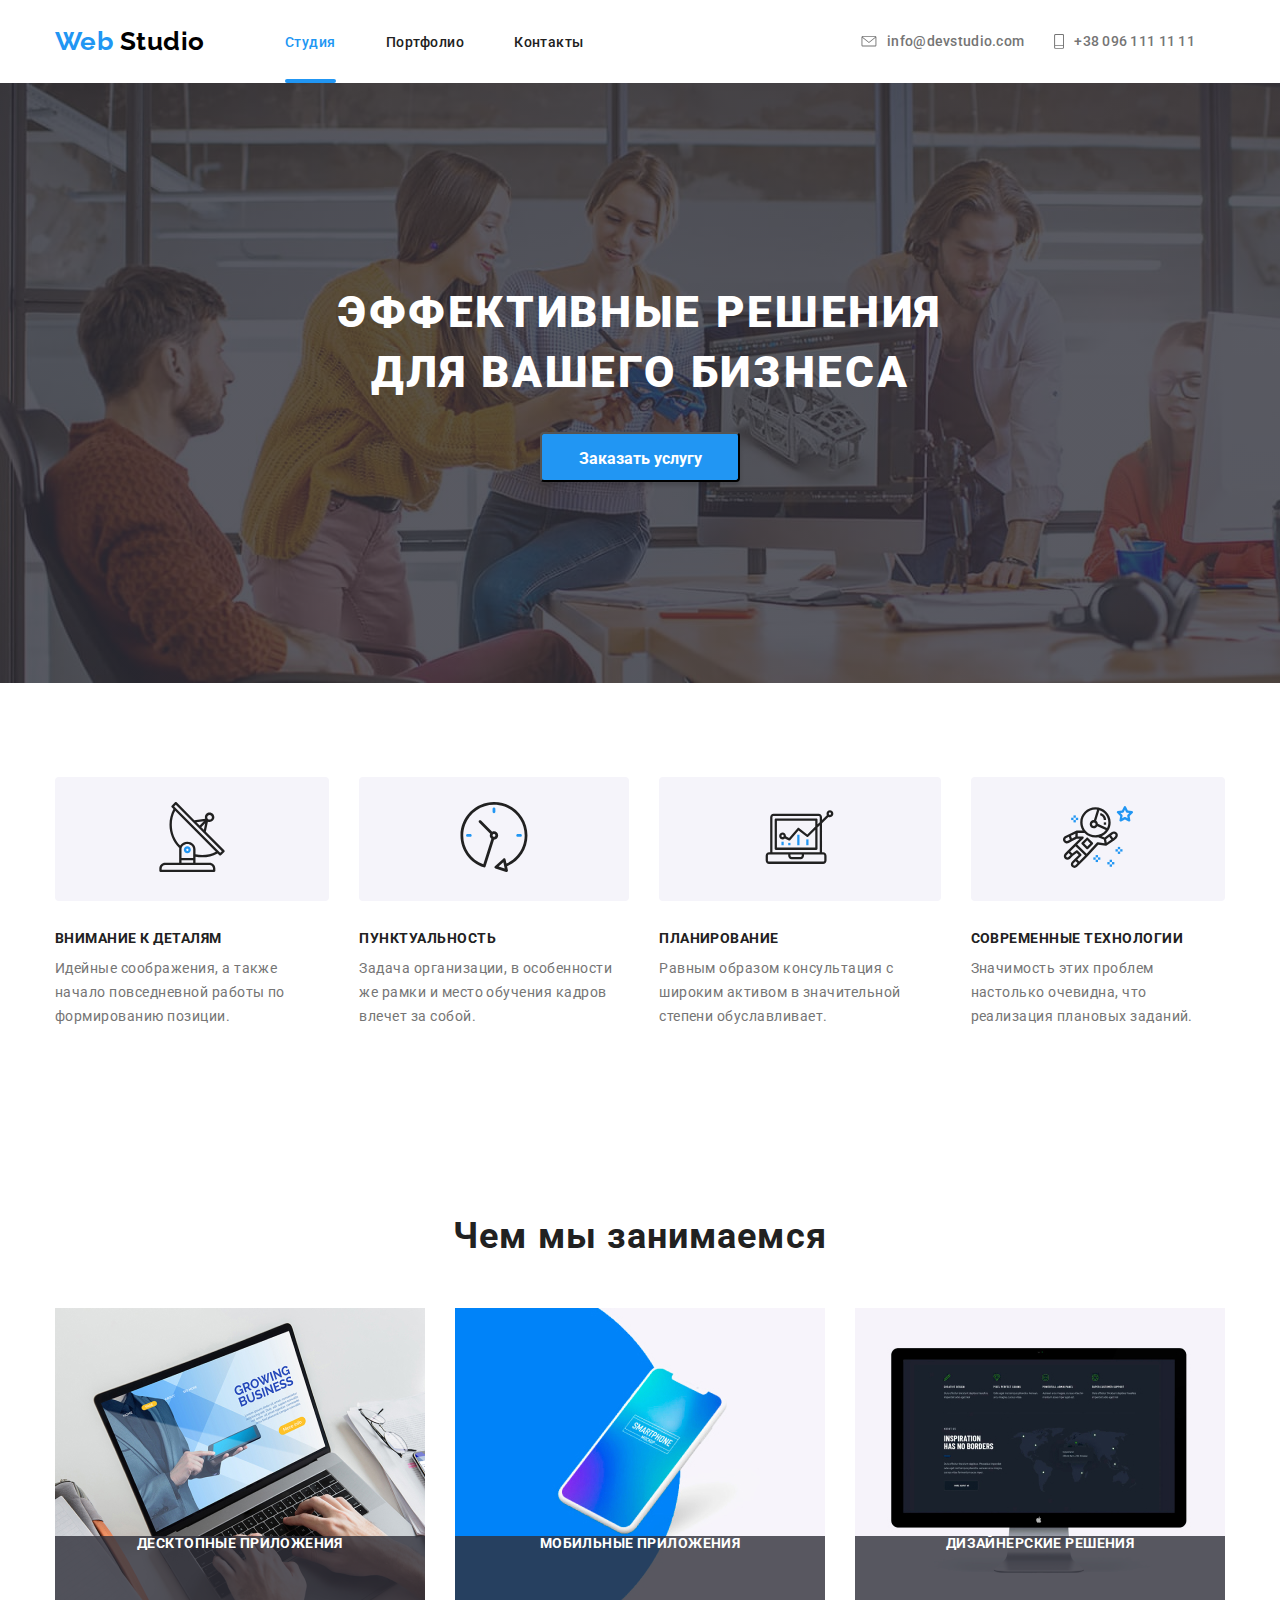
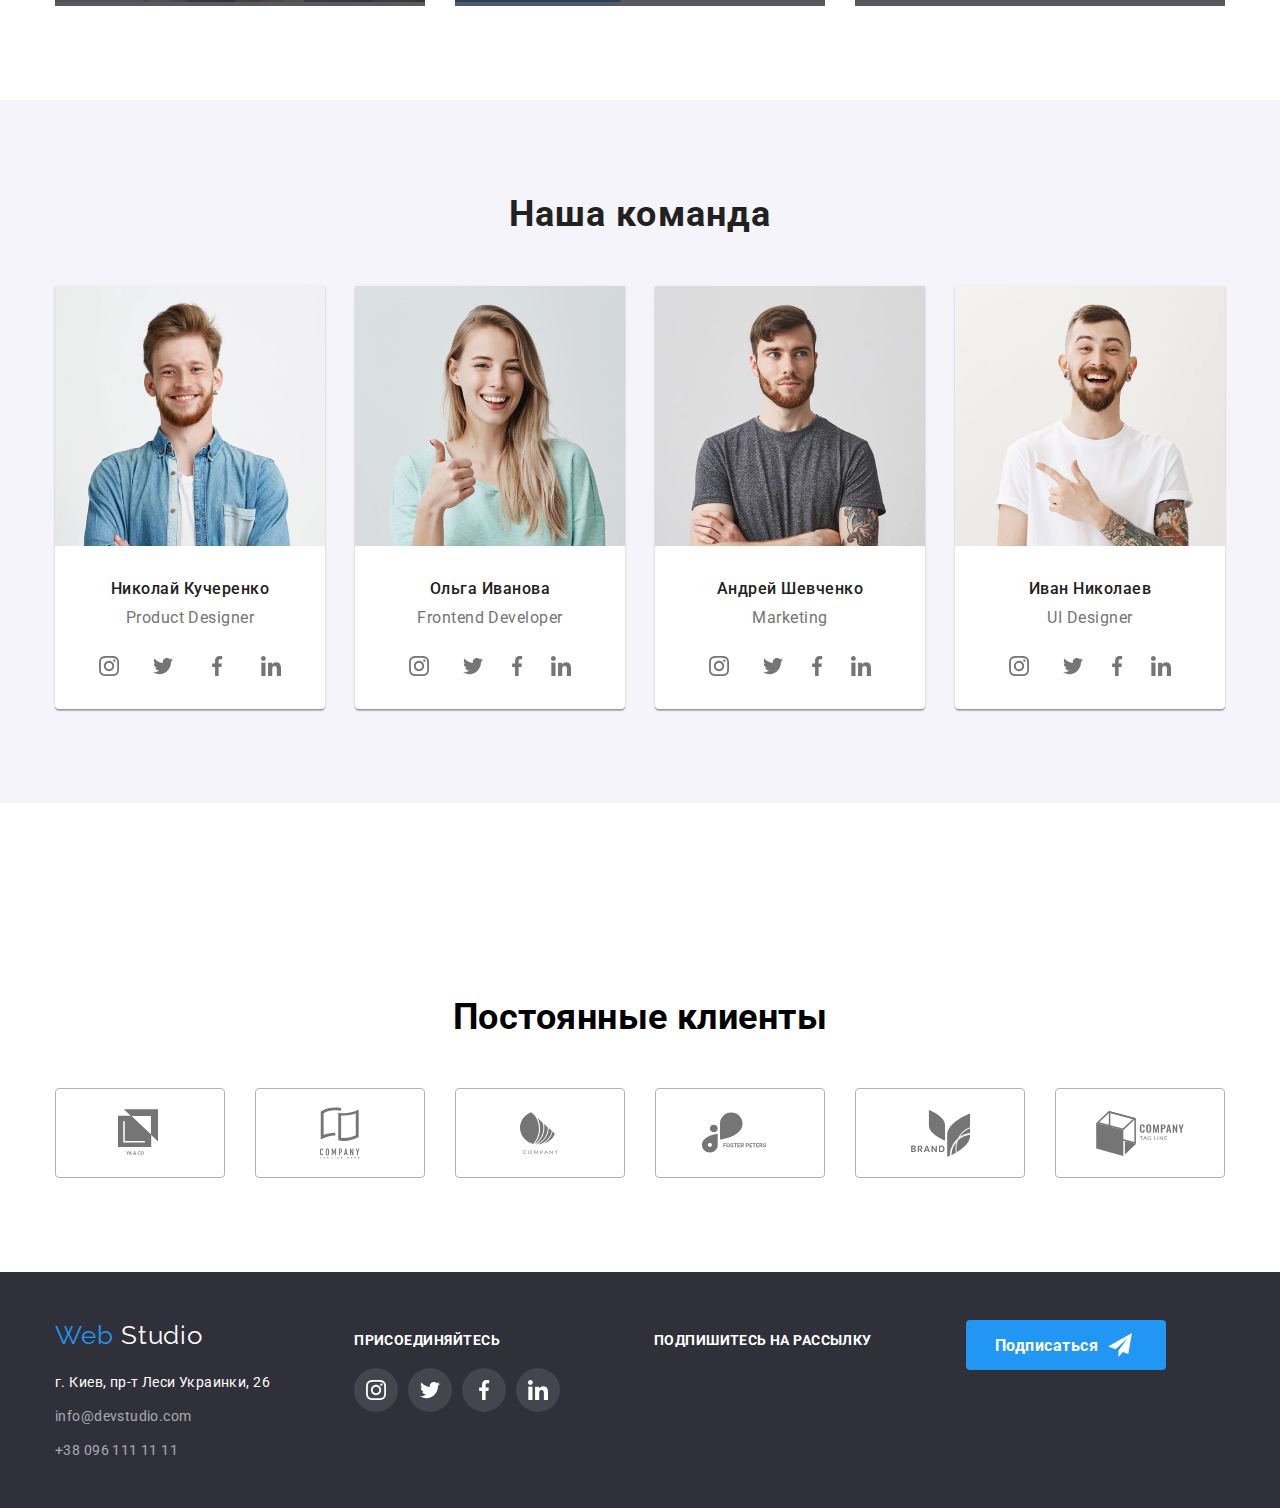
==== commit 529f4426: "Добавлен синий оверлей с текстом поверх изображения выезжает снизу изображения" ====
--- a/index.html
+++ b/index.html
@@ -120,11 +120,12 @@
             <h2 class="section-title">Чем мы занимаемся</h2>
             <ul class="what-we-are-doing-list list">
                 <li class="what-we-are-doing-picture">
+                    
                     <div class="what-we-are-doing-picture">
                         <img src="./images/box/box1.jpg" alt="ноутбук" width="370" height="294"></div>
                     <!-- <div class="background-item"> -->
                     <h3 class="section-title-item">ДЕСКТОПНЫЕ ПРИЛОЖЕНИЯ</h3>
-
+                </div>
                 </li>
                 <li class="what-we-are-doing-picture">
                     <img src="./images/box/box2.jpg" alt="смартофон" width="370" height="294">
--- a/CSS/style.css
+++ b/CSS/style.css
@@ -106,8 +106,17 @@
         font-weight: 500;
         font-size: 14px;
         line-height: 1.2;
-       position: relative;
-    }
+         position: relative;
+
+        transition-property: color;
+        transition-duration: 250ms;
+        transition-timing-function: cubic-bezier(0.4, 0, 0.2, 1);
+    }
+
+    .menu-nav-list-item-link.current{
+     color: var(--accent-color);
+ }
+
      .menu-nav-list-item-link.current::after{
         content: "";
         display: block;
@@ -169,9 +178,19 @@
         display: flex;
         align-items: center;
         margin-right: 30px;
+
+        transition-property: color;
+        transition-duration: 250ms;
+        transition-timing-function: cubic-bezier(0.4, 0, 0.2, 1);
     } 
     .auth-nav-icon{
         margin-right: 10px;
+        color: var(--primary-text-color);
+
+        transition-property: color;
+        transition-duration: 250ms;
+        transition-timing-function: cubic-bezier(0.4, 0, 0.2, 1);
+
     }
 
     /* .auth-nav-icon:hover,
@@ -304,6 +323,7 @@
         font-size: 14px;
         line-height: 1.14;
         text-align: center;
+
        
     }
 
@@ -329,6 +349,25 @@
     .what-we-are-doing-picture {
         width: 370px;
     }
+    .what-we-are-doing-picture{
+        position: relative;
+    }
+    .section-title-item{
+        display: block;
+        position: absolute;
+        color: var(--primary-white-color);
+        background-color: rgba(47, 48, 58, 0.8);
+        left: 0;
+        bottom: 0;
+        width: 370px;
+        height: 70px;
+        font-weight: 700;
+        text-align: center;
+        align-items: center;
+        letter-spacing: 0.03em;
+      
+}
+    
 
     /* Our Teams */
     .our-team{
@@ -398,6 +437,10 @@
         display: flex;
         justify-content: center;
         align-items: center;
+
+        transition-property: background-color fill;
+        transition-duration: 250ms;
+        transition-timing-function: cubic-bezier(0.4, 0, 0.2, 1);
        
     }
 
@@ -494,6 +537,10 @@
         text-align: center;
         align-items: center;
         fill: var(--primary-text-color);
+
+        transition-property: border fill;
+        transition-duration: 250ms;
+        transition-timing-function: cubic-bezier(0.4, 0, 0.2, 1);
     }
 
     /* .clients-item:hover, .clients-item:focus {
@@ -652,6 +699,10 @@
         justify-content: center;
         align-items: center;
         fill: var(--primary-white-color);
+
+        transition-property: background-color;
+        transition-duration: 250ms;
+        transition-timing-function: cubic-bezier(0.4, 0, 0.2, 1);
     }
 
     .footer-center-social-link-picture {
@@ -823,7 +874,37 @@
         margin-left: 24px;
     }
 
-   
+    .works-box{
+        position: relative;
+        overflow: hidden;
+    }
+ 
+     .portfolio-item-description{
+        display: block;
+        top: 0;
+        position: absolute;
+        width: 100%;
+        height: 100%;
+        left: 0;
+        padding: 63px 24px;
+        font-size: 18px;
+        line-height: 1.55;
+        color: var(--primary-white-color);
+        background-color:  rgba(33, 150, 243, 0.9);
+        transform: translateY(100%);
+        transition-duration: 250ms;
+        transition-timing-function: cubic-bezier(0.4, 0, 0.2, 1);
+     }
+     
+
+     .works-box:hover .portfolio-item-description {
+        transform: translateX(0);
+     } 
+
+
+
+
+
 
 
 /* цвета web color: #2196F3; studio #000000;*/
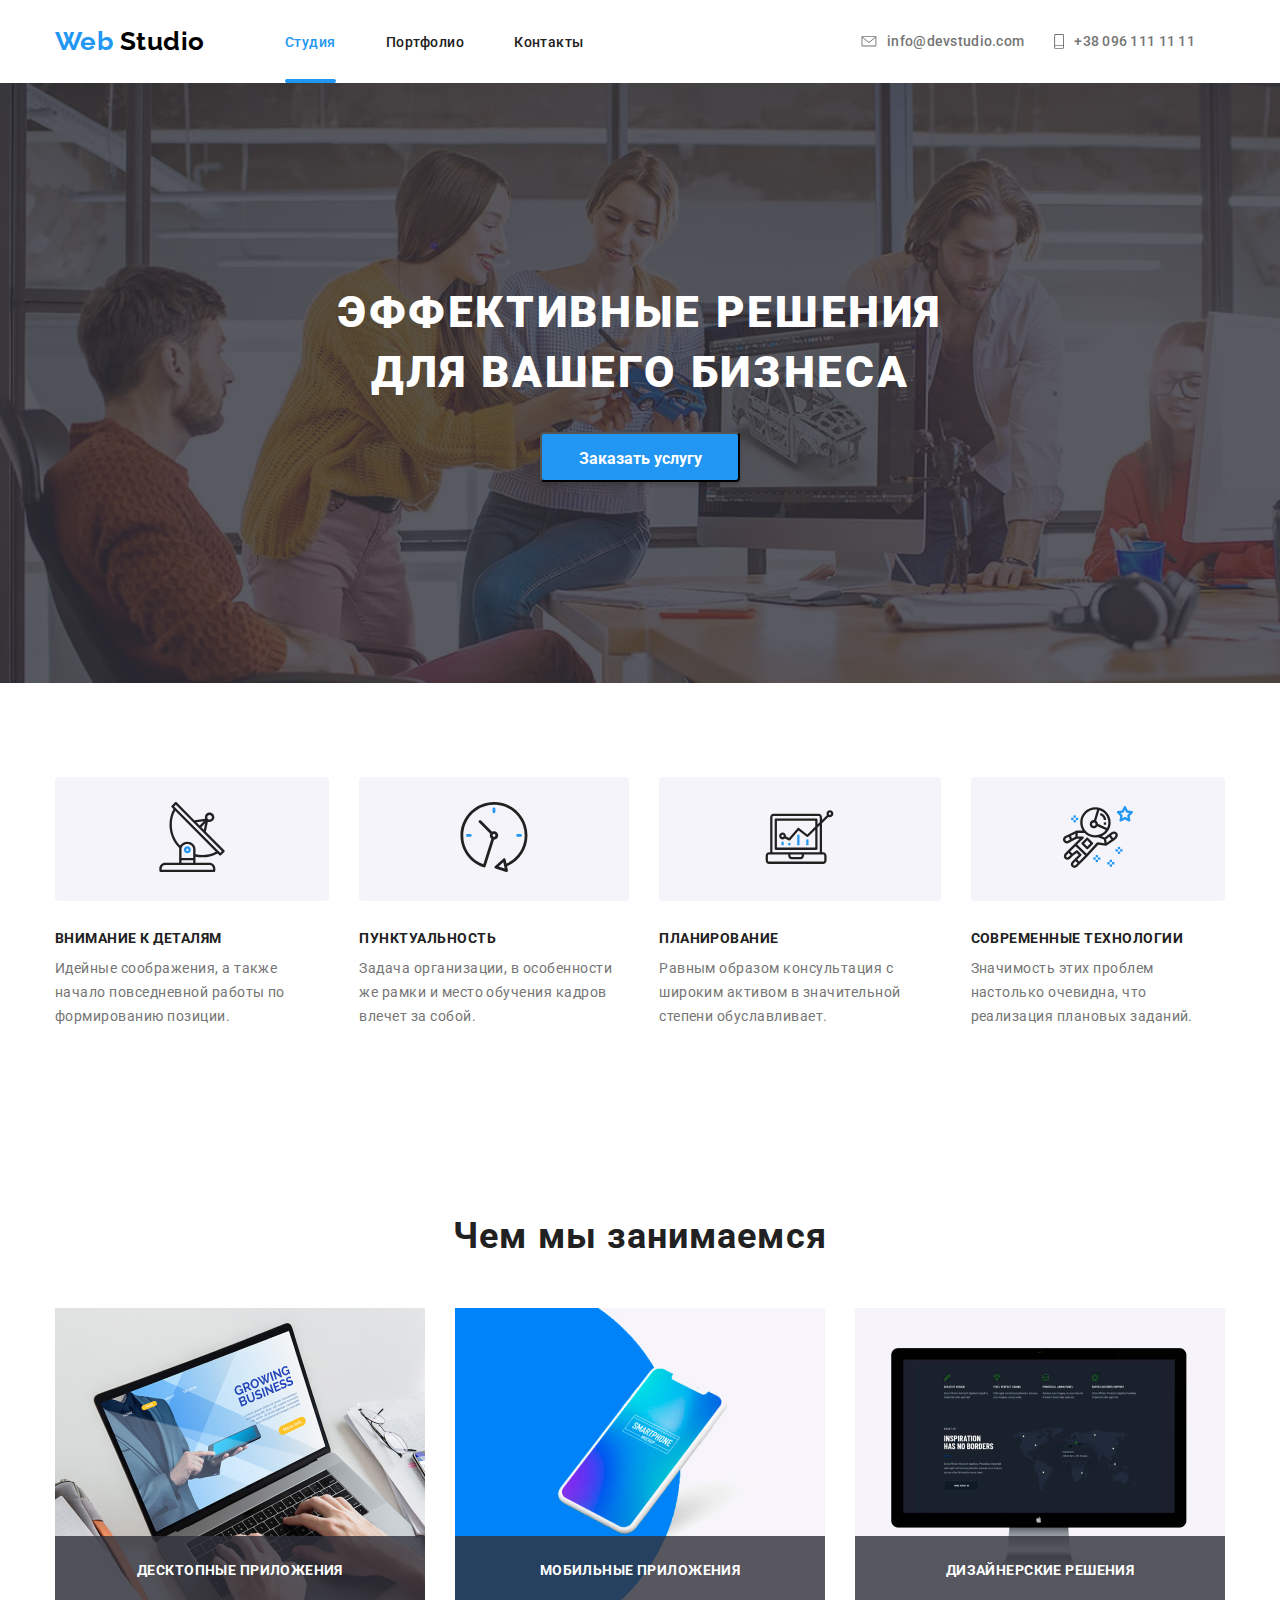
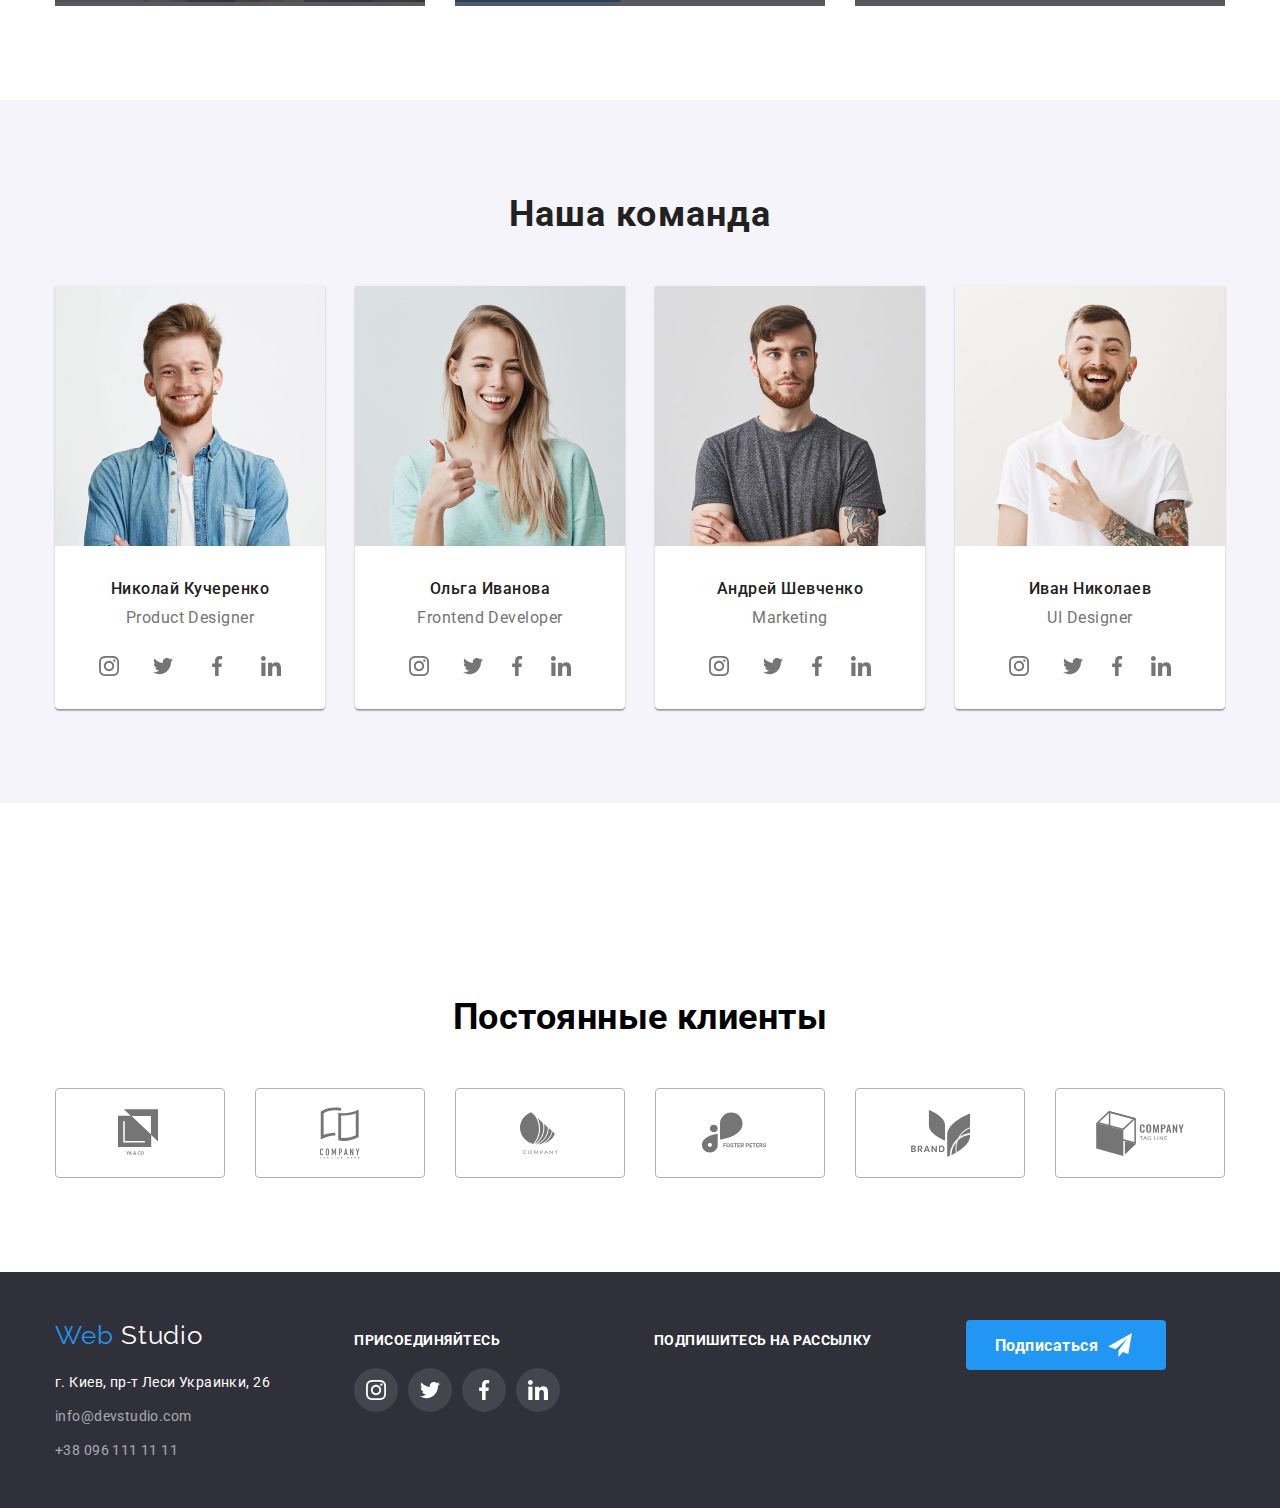
==== commit 330959ea: "Cпозиционирован текст в секции Чем мы занимаемся" ====
--- a/index.html
+++ b/index.html
@@ -125,7 +125,6 @@
                         <img src="./images/box/box1.jpg" alt="ноутбук" width="370" height="294"></div>
                     <!-- <div class="background-item"> -->
                     <h3 class="section-title-item">ДЕСКТОПНЫЕ ПРИЛОЖЕНИЯ</h3>
-                </div>
                 </li>
                 <li class="what-we-are-doing-picture">
                     <img src="./images/box/box2.jpg" alt="смартофон" width="370" height="294">
--- a/CSS/style.css
+++ b/CSS/style.css
@@ -365,7 +365,7 @@
         text-align: center;
         align-items: center;
         letter-spacing: 0.03em;
-      
+        padding-top: 27px;
 }
     
 
@@ -512,17 +512,6 @@
         margin-right: 30px;
     }
 
-    /* .clients-item {
-        width: 170px;
-        height: 90px;
-        border: 1px solid #afb1b8;
-        box-sizing: border-box;
-        border-radius: 4px;
-        display: flex;
-        justify-content: center;
-        align-items: center;
-        fill: var(--accent-color);
-    } */
 
     .clients-item-link {
         width: 170px;
@@ -543,11 +532,7 @@
         transition-timing-function: cubic-bezier(0.4, 0, 0.2, 1);
     }
 
-    /* .clients-item:hover, .clients-item:focus {
-        fill: var(--accent-color);
-        border: 1px solid var(--accent-color);
-    } */
-
+   
     .clients-item-link:hover, .clients-item-link:focus {
         fill: var(--accent-color);
         border: 1px solid var(--accent-color);
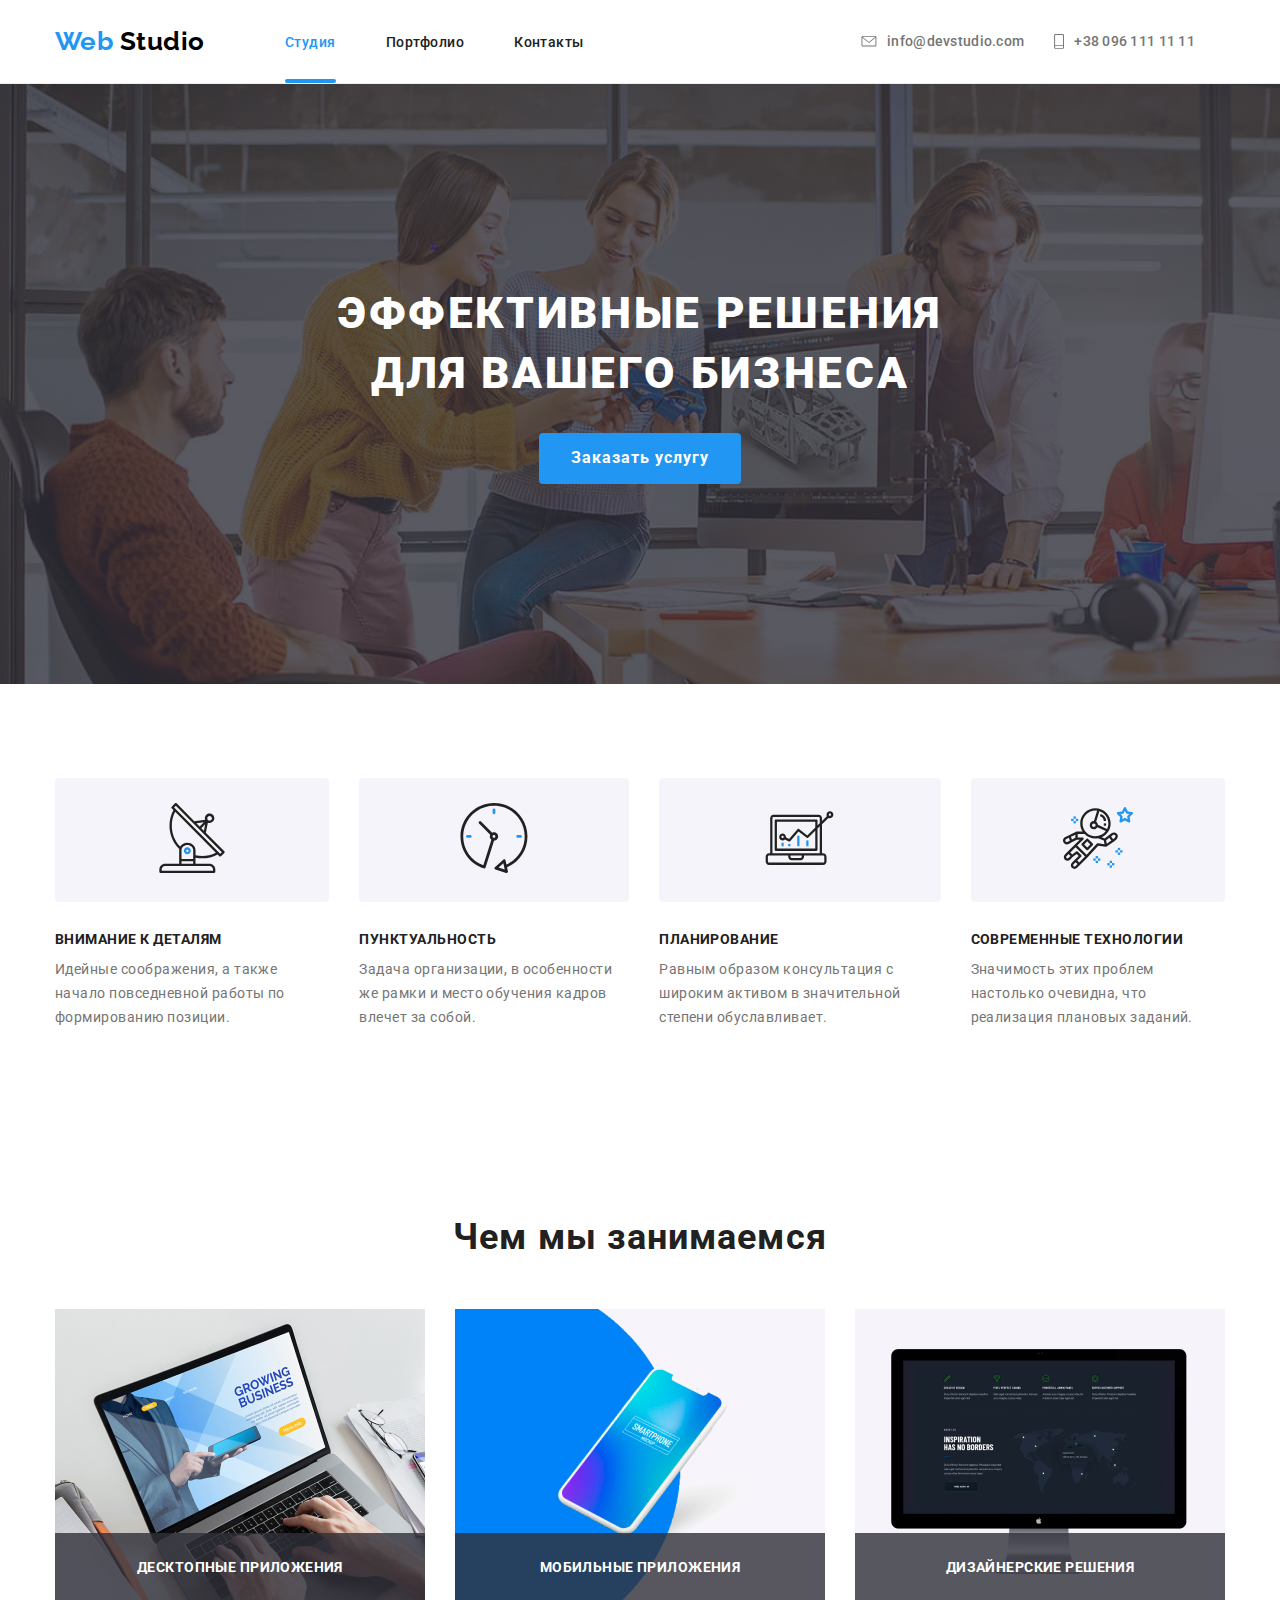
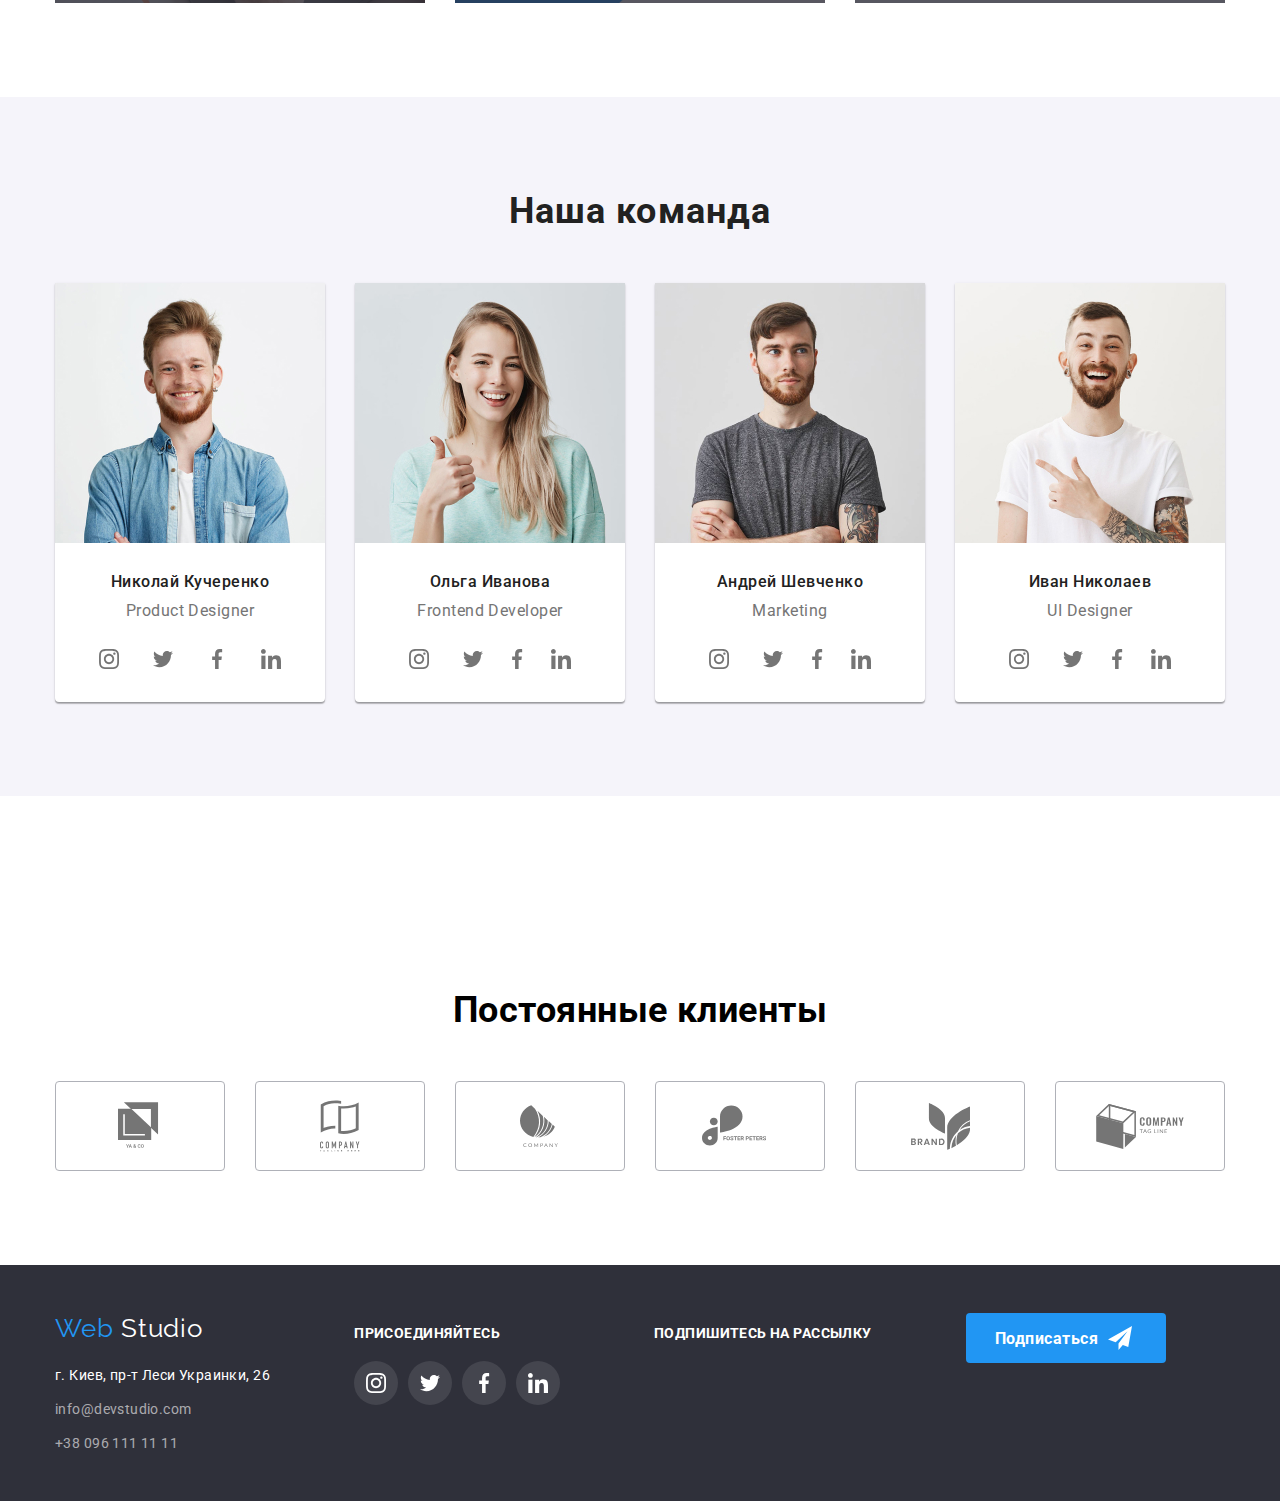
==== commit 30ec789a: "Добавлен ховер на кнопку в герое" ====
--- a/index.html
+++ b/index.html
@@ -55,7 +55,7 @@
             <div class="block-hero">
                 <h1 class="hero-title"> Эффективные решения<br>
                     для вашего бизнеса</h1>
-                <button type="button" class="service-btn">Заказать услугу</button>
+                <button class="service-btn">Заказать услугу</button>
             </div>
         </section>
 
--- a/CSS/style.css
+++ b/CSS/style.css
@@ -10,7 +10,7 @@
     }
     *{
         margin: 0;
-        padding: 0;
+        padding:0;
     }
 
    .list{
@@ -45,11 +45,10 @@
         letter-spacing: 0.03em;
     }
 
-    /* img{ 
+     img{ 
         display: block;
-        max-width: 100px;
         height: auto;
-    } */
+    } 
 
     a {
         text-decoration: none;  
@@ -64,12 +63,16 @@
     }
 
     /* HEADER */
-    /* .header{
-        padding-top: 32px;
-        padding-bottom: 32px;
-    } */
+    .header{
+        border-bottom: 1px solid #ECECEC;
+        max-width: 100%;
+       
+        
+    } 
 
     .header .container {
+        margin-left: auto;
+        margin-right: auto;
         display: flex;
         align-items: center;
         justify-content: space-between;
@@ -161,9 +164,11 @@
 
     .auth-nav-link:hover, .auth-nav-link:focus {
         color: var(--accent-color);
+        fill: var(--accent-color);
     }
     .auth-nav-icon:hover, .auth-nav-icon:focus{
         color: var(--accent-color);
+        fill: var(--accent-color);
     } 
      
     .auth-nav-link{
@@ -214,20 +219,24 @@
         text-transform: uppercase;
         text-align: center;
         padding-top: 200px; 
+        
     }
 
     .block-hero{
+        max-width: 1600px;
+        margin-left: auto;
+        margin-right: auto;
         height: 600px;
-        text-align: center;
         background-image: linear-gradient(
         to bottom,
         rgba(47, 48, 58, 0.8),
         rgba(47, 48, 58, 0.8)
         ),
         url("../images/Headerimg.jpg");
-    }
-
-    .button{ 
+       
+    }
+
+    /* .button{ 
         color: var(--primary-title-color);
         font-weight: 500;
         font-size: 16px;
@@ -236,26 +245,42 @@
         text-align: center;
         letter-spacing: 0.06em;
         padding-bottom: 200px;
-    }
+
+       
+    } */
+   
 
     .service-btn{
-        width: 200px;
-        height: 50px;
-        display:block;
-        margin: auto;
-        color: var(--primary-white-color);
-        background-color: var(--accent-color);
-        box-shadow: 0px 4px 4px rgba(0, 0, 0, 0.15);
+        display: block;
+        font-family: inherit;
+        font-style: normal;
         font-weight: bold;
         font-size: 16px;
-        line-height: 1.87;
+        line-height: 1.9;
+        letter-spacing: 0.06em;
+        border: none;
+        border-radius: 4px;
         align-items: center;
-        border-radius: 4px;
-        text-align: center;
-        padding: 10px 32px;
-    }
-    
-
+        text-align: center;
+        margin-left: auto;
+        margin-right: auto;
+        padding-top: 10px;
+        padding-right: 32px;
+        padding-bottom: 10px;
+        padding-left: 32px;
+        background-color: var(--accent-color);
+        color:var(--primary-white-color);
+
+        transition-property: background-color;
+        transition-duration: 250ms;
+        transition-timing-function: cubic-bezier(0.4, 0, 0.2, 1);
+    }
+   
+    .service-btn:hover {
+        background-color: var(--primary-white-color);
+        color: var(--accent-color);
+        }
+     
 
         
     /* Section */
@@ -348,6 +373,7 @@
 
     .what-we-are-doing-picture {
         width: 370px;
+       
     }
     .what-we-are-doing-picture{
         position: relative;
